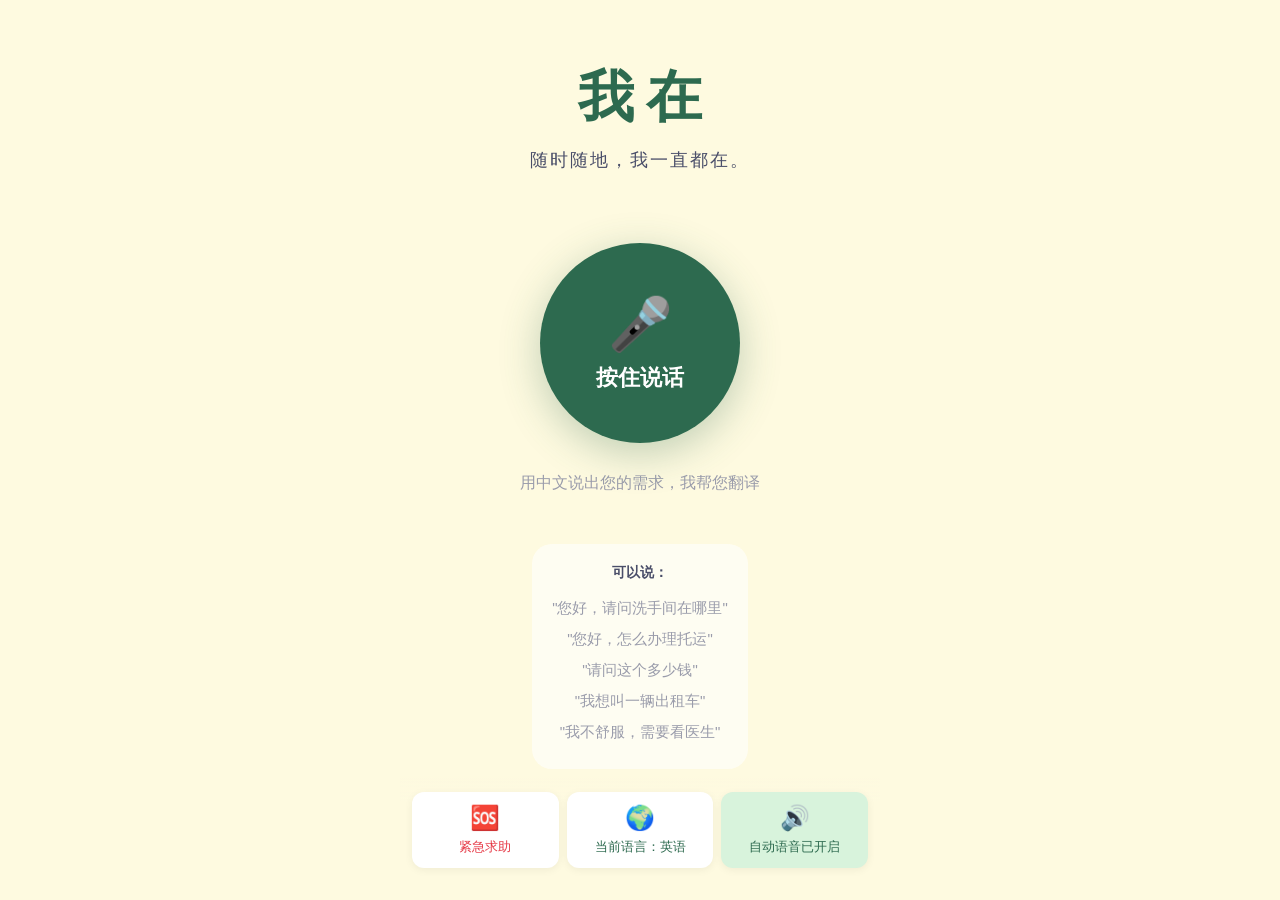
==== index.html @ b2585048 "Add files via upload" ====
<!DOCTYPE html>
<html lang="zh-CN">
<head>
    <meta charset="UTF-8">
    <meta name="viewport" content="width=device-width, initial-scale=1.0, maximum-scale=1.0, user-scalable=no">
    <title>我在 - 智能语音助手</title>
    <link rel="stylesheet" href="css/style.css">
</head>
<body>
    <div id="app">
        <!-- 页面1: 首页 -->
        <div id="page-home" class="page active">
            <!-- 顶部标题区 -->
            <header class="home-header">
                <div class="brand">
                    <h1 class="app-name">我在</h1>
                    <p class="tagline">随时随地，我一直都在。</p>
                </div>
            </header>

            <!-- 中央核心交互区 -->
            <main class="main-content">
                <div class="record-area">
                    <button id="record-btn" class="record-circle">
                        <div class="circle-inner">
                            <span class="mic-icon">🎤</span>
                            <span class="btn-text">按住说话</span>
                        </div>
                        <div class="ripple"></div>
                    </button>
                    <p class="record-tip">用中文说出您的需求，我帮您翻译</p>
                    <div class="example-phrases">
                        <p class="example-title">可以说：</p>
                        <p class="example-list">"您好，请问洗手间在哪里"</p>
                        <p class="example-list">"您好，怎么办理托运"</p>
                        <p class="example-list">"请问这个多少钱"</p>
                        <p class="example-list">"我想叫一辆出租车"</p>
                        <p class="example-list">"我不舒服，需要看医生"</p>
                    </div>
                </div>
            </main>

            <!-- 底部固定功能栏 -->
            <footer class="bottom-bar">
                <button class="bottom-btn emergency" id="emergency-btn">
                    <span class="btn-icon">🆘</span>
                    <span class="btn-label">紧急求助</span>
                </button>
                <button class="bottom-btn language" id="language-btn">
                    <span class="btn-icon">🌍</span>
                    <span class="btn-label" id="current-lang">当前语言：英语</span>
                </button>
                <button class="bottom-btn auto-play active" id="auto-play-btn">
                    <span class="btn-icon">🔊</span>
                    <span class="btn-label" id="auto-play-status">自动语音已开启</span>
                </button>
            </footer>
        </div>

        <!-- 页面2: 录音中 -->
        <div id="page-listening" class="page">
            <div class="listening-container">
                <div class="listening-animation">
                    <div class="wave-ring"></div>
                    <div class="wave-ring"></div>
                    <div class="listening-icon">🎧</div>
                </div>
                <p class="listening-text">正在听你说话…</p>
                <div class="transcript-box">
                    <p id="transcript-text"></p>
                </div>
                <p class="listening-hint">松开手指即可完成</p>
            </div>
        </div>

        <!-- 页面3: 处理中 -->
        <div id="page-processing" class="page">
            <div class="processing-container">
                <div class="processing-spinner">
                    <div class="spinner-circle"></div>
                    <div class="spinner-center">✨</div>
                </div>
                <p class="processing-text">正在为您翻译…</p>
                <div class="processing-detail">
                    <span id="process-step">语义整理中</span>
                </div>
            </div>
        </div>

        <!-- 页面4: 结果页 -->
        <div id="page-result" class="page">
            <div class="result-container">
                <!-- 语言标识 -->
                <div class="lang-badge">
                    <span id="result-flag">🇺🇸</span>
                    <span id="result-lang">英语</span>
                </div>

                <!-- 翻译结果（超大字体） -->
                <div class="translation-display">
                    <p id="translation-result"></p>
                </div>

                <!-- 语音播放提示 -->
                <div class="playing-indicator" id="playing-indicator">
                    <span class="sound-wave">
                        <span></span><span></span><span></span><span></span><span></span>
                    </span>
                    <span>正在播放</span>
                </div>

                <!-- 操作按钮 -->
                <div class="result-actions">
                    <button class="action-btn secondary" id="show-original-btn">
                        <span>🧾</span>
                        <span>查看中文原话</span>
                    </button>
                    <button class="action-btn primary" id="speak-again-btn">
                        <span>🔁</span>
                        <span>再说一遍</span>
                    </button>
                </div>
            </div>
        </div>

        <!-- 中文原话弹窗 -->
        <div id="original-modal" class="modal">
            <div class="modal-overlay"></div>
            <div class="modal-content">
                <div class="modal-header">
                    <h3>🧾 中文原话</h3>
                    <button class="close-btn" id="close-modal">✕</button>
                </div>
                <div class="modal-body">
                    <div class="original-section">
                        <p class="section-title">您说的是：</p>
                        <p id="original-text" class="text-content"></p>
                    </div>
                    <div class="optimized-section">
                        <p class="section-title">优化为：</p>
                        <p id="optimized-text" class="text-content"></p>
                    </div>
                </div>
            </div>
        </div>

        <!-- 语言选择弹窗 -->
        <div id="lang-modal" class="modal">
            <div class="modal-overlay"></div>
            <div class="modal-content">
                <div class="modal-header">
                    <h3>🌍 选择目标语言</h3>
                    <button class="close-btn" id="close-lang-modal">✕</button>
                </div>
                <div class="modal-body">
                    <div class="lang-list" id="lang-list">
                        <!-- 语言列表由JS生成 -->
                    </div>
                </div>
            </div>
        </div>

        <!-- 紧急求助弹窗 -->
        <div id="emergency-modal" class="modal emergency-modal">
            <div class="modal-overlay"></div>
            <div class="modal-content">
                <div class="modal-header emergency-header">
                    <h3>🆘 紧急求助</h3>
                    <button class="close-btn" id="close-emergency-modal">✕</button>
                </div>
                <div class="modal-body">
                    <p class="emergency-desc">选择您需要的帮助，我会立即帮您翻译：</p>
                    <div class="emergency-options">
                        <button class="emergency-btn" data-text="我迷路了，请帮我联系我的家人">
                            <span class="emergency-icon">🗺️</span>
                            <span>我迷路了</span>
                        </button>
                        <button class="emergency-btn" data-text="我身体不适，需要看医生">
                            <span class="emergency-icon">🏥</span>
                            <span>身体不适</span>
                        </button>
                        <button class="emergency-btn" data-text="请帮我报警，我需要帮助">
                            <span class="emergency-icon">🚔</span>
                            <span>需要帮助</span>
                        </button>
                        <button class="emergency-btn" data-text="我的东西丢了，请帮我找找">
                            <span class="emergency-icon">🎒</span>
                            <span>物品丢失</span>
                        </button>
                    </div>
                </div>
            </div>
        </div>
    </div>

    <script src="js/app.js"></script>
</body>
</html>
---- css/style.css ----
/* ==================== Design System ====================
 * 设计原则：极简、温暖、可信
 * 配色：暖米色背景 + 深绿色强调色（代表安全、信任）
 * 字体：清晰易读，大号字体适配中老年用户
 */

:root {
    /* 主色调 - 温暖可信 */
    --primary: #2d6a4f;
    --primary-light: #40916c;
    --primary-dark: #1b4332;
    --primary-soft: #d8f3dc;

    /* 辅助色 */
    --accent: #e9c46a;
    --accent-light: #f4a261;
    --emergency: #e63946;

    /* 中性色 */
    --bg-primary: #fefae0;
    --bg-secondary: #faedcd;
    --bg-card: #ffffff;
    --text-primary: #1a1a2e;
    --text-secondary: #4a4e69;
    --text-tertiary: #9a9cab;
    --border: #e0e0e0;

    /* 尺寸 */
    --radius-sm: 12px;
    --radius: 20px;
    --radius-lg: 28px;
    --radius-full: 9999px;

    /* 阴影 */
    --shadow-sm: 0 2px 8px rgba(0,0,0,0.06);
    --shadow: 0 4px 20px rgba(0,0,0,0.08);
    --shadow-lg: 0 8px 30px rgba(0,0,0,0.12);

    /* 动画 */
    --transition: all 0.3s cubic-bezier(0.4, 0, 0.2, 1);
    --transition-fast: all 0.15s ease;
}

/* ==================== Reset & Base ==================== */
* {
    margin: 0;
    padding: 0;
    box-sizing: border-box;
}

html {
    font-size: 18px;
    -webkit-text-size-adjust: 100%;
}

body {
    font-family: -apple-system, BlinkMacSystemFont, "Segoe UI", "PingFang SC", "Hiragino Sans GB", "Microsoft YaHei", sans-serif;
    background: var(--bg-primary);
    color: var(--text-primary);
    min-height: 100vh;
    overflow-x: hidden;
    -webkit-tap-highlight-color: transparent;
    -webkit-font-smoothing: antialiased;
}

/* ==================== App Container ==================== */
#app {
    max-width: 480px;
    margin: 0 auto;
    min-height: 100vh;
    position: relative;
    background: var(--bg-primary);
    display: flex;
    flex-direction: column;
}

/* ==================== Page Layout ==================== */
.page {
    display: none;
    flex: 1;
    flex-direction: column;
    min-height: 100vh;
    animation: fadeIn 0.3s ease;
}

.page.active {
    display: flex;
}

@keyframes fadeIn {
    from { opacity: 0; }
    to { opacity: 1; }
}

/* ==================== Home Page ==================== */
#page-home {
    padding: 0 0 100px;
}

/* Header */
.home-header {
    padding: 60px 30px 40px;
    text-align: center;
}

.brand {
    display: flex;
    flex-direction: column;
    align-items: center;
    gap: 12px;
}

.app-name {
    font-size: 56px;
    font-weight: 700;
    color: var(--primary);
    letter-spacing: 12px;
    text-indent: 12px;
}

.tagline {
    font-size: 18px;
    color: var(--text-secondary);
    font-weight: 400;
    letter-spacing: 2px;
}

/* Main Content */
.main-content {
    flex: 1;
    display: flex;
    align-items: center;
    justify-content: center;
    padding: 20px;
}

.record-area {
    display: flex;
    flex-direction: column;
    align-items: center;
    gap: 30px;
}

/* Record Circle Button */
.record-circle {
    position: relative;
    width: 200px;
    height: 200px;
    border: none;
    border-radius: 50%;
    background: var(--primary);
    cursor: pointer;
    display: flex;
    align-items: center;
    justify-content: center;
    transition: var(--transition);
    box-shadow:
        0 10px 40px rgba(45, 106, 79, 0.3),
        0 0 0 0 rgba(45, 106, 79, 0.4);
}

.record-circle:active {
    transform: scale(0.96);
    box-shadow:
        0 5px 20px rgba(45, 106, 79, 0.3),
        0 0 0 0 rgba(45, 106, 79, 0.4);
}

.record-circle.recording {
    background: var(--emergency);
    animation: pulse-ring 1.5s infinite;
}

@keyframes pulse-ring {
    0% {
        box-shadow:
            0 10px 40px rgba(230, 57, 70, 0.3),
            0 0 0 0 rgba(230, 57, 70, 0.4);
    }
    70% {
        box-shadow:
            0 10px 40px rgba(230, 57, 70, 0.3),
            0 0 0 30px rgba(230, 57, 70, 0);
    }
    100% {
        box-shadow:
            0 10px 40px rgba(230, 57, 70, 0.3),
            0 0 0 0 rgba(230, 57, 70, 0);
    }
}

.circle-inner {
    display: flex;
    flex-direction: column;
    align-items: center;
    gap: 8px;
    color: white;
}

.mic-icon {
    font-size: 52px;
}

.btn-text {
    font-size: 22px;
    font-weight: 600;
}

.ripple {
    position: absolute;
    inset: -10px;
    border-radius: 50%;
    border: 2px solid var(--primary);
    opacity: 0;
    animation: ripple 3s infinite;
}

@keyframes ripple {
    0% {
        transform: scale(1);
        opacity: 0.5;
    }
    100% {
        transform: scale(1.2);
        opacity: 0;
    }
}

.record-tip {
    font-size: 16px;
    color: var(--text-tertiary);
    text-align: center;
}

/* Example Phrases */
.example-phrases {
    margin-top: 20px;
    padding: 20px;
    background: rgba(255, 255, 255, 0.6);
    border-radius: var(--radius);
    text-align: center;
}

.example-title {
    font-size: 14px;
    font-weight: 600;
    color: var(--text-secondary);
    margin-bottom: 12px;
}

.example-list {
    font-size: 15px;
    color: var(--text-tertiary);
    line-height: 1.8;
    margin: 4px 0;
}

/* Bottom Bar */
.bottom-bar {
    position: fixed;
    bottom: 0;
    left: 50%;
    transform: translateX(-50%);
    width: 100%;
    max-width: 480px;
    display: flex;
    justify-content: space-around;
    padding: 16px 12px 32px;
    background: linear-gradient(to top, var(--bg-primary) 80%, transparent);
    gap: 8px;
}

.bottom-btn {
    flex: 1;
    display: flex;
    flex-direction: column;
    align-items: center;
    gap: 6px;
    padding: 12px 8px;
    border: none;
    border-radius: var(--radius-sm);
    background: var(--bg-card);
    cursor: pointer;
    transition: var(--transition-fast);
    box-shadow: var(--shadow-sm);
}

.bottom-btn:active {
    transform: scale(0.95);
    background: var(--bg-secondary);
}

.bottom-btn.emergency {
    color: var(--emergency);
}

.bottom-btn.emergency:active {
    background: #fee2e2;
}

.bottom-btn.language {
    color: var(--primary);
}

.bottom-btn.auto-play {
    color: var(--text-secondary);
}

.bottom-btn.auto-play.active {
    color: var(--primary);
    background: var(--primary-soft);
}

.btn-icon {
    font-size: 24px;
}

.btn-label {
    font-size: 13px;
    font-weight: 500;
    white-space: nowrap;
}

/* ==================== Listening Page ==================== */
#page-listening {
    background: var(--bg-primary);
    align-items: center;
    justify-content: center;
    padding: 40px;
}

.listening-container {
    display: flex;
    flex-direction: column;
    align-items: center;
    text-align: center;
    width: 100%;
}

.listening-animation {
    position: relative;
    width: 180px;
    height: 180px;
    margin-bottom: 40px;
}

.wave-ring {
    position: absolute;
    inset: 0;
    border-radius: 50%;
    border: 3px solid var(--primary);
    opacity: 0;
    animation: listening-wave 2s infinite;
}

.wave-ring:nth-child(2) {
    animation-delay: 0.5s;
}

@keyframes listening-wave {
    0% {
        transform: scale(0.8);
        opacity: 0.6;
    }
    100% {
        transform: scale(1.3);
        opacity: 0;
    }
}

.listening-icon {
    position: absolute;
    top: 50%;
    left: 50%;
    transform: translate(-50%, -50%);
    font-size: 64px;
    animation: icon-bounce 1s infinite;
}

@keyframes icon-bounce {
    0%, 100% { transform: translate(-50%, -50%) scale(1); }
    50% { transform: translate(-50%, -50%) scale(1.1); }
}

.listening-text {
    font-size: 28px;
    font-weight: 600;
    color: var(--primary);
    margin-bottom: 40px;
}

.transcript-box {
    width: 100%;
    min-height: 120px;
    padding: 24px;
    background: var(--bg-card);
    border-radius: var(--radius);
    box-shadow: var(--shadow);
    margin-bottom: 30px;
}

#transcript-text {
    font-size: 22px;
    color: var(--text-primary);
    line-height: 1.6;
    min-height: 1.6em;
}

.listening-hint {
    font-size: 15px;
    color: var(--text-tertiary);
}

/* ==================== Processing Page ==================== */
#page-processing {
    background: var(--bg-primary);
    align-items: center;
    justify-content: center;
    padding: 40px;
}

.processing-container {
    display: flex;
    flex-direction: column;
    align-items: center;
    text-align: center;
}

.processing-spinner {
    position: relative;
    width: 140px;
    height: 140px;
    margin-bottom: 50px;
}

.spinner-circle {
    position: absolute;
    inset: 0;
    border-radius: 50%;
    border: 4px solid var(--primary-soft);
    border-top-color: var(--primary);
    animation: spin 1s linear infinite;
}

@keyframes spin {
    to { transform: rotate(360deg); }
}

.spinner-center {
    position: absolute;
    top: 50%;
    left: 50%;
    transform: translate(-50%, -50%);
    font-size: 48px;
}

.processing-text {
    font-size: 26px;
    font-weight: 600;
    color: var(--text-primary);
    margin-bottom: 16px;
}

.processing-detail {
    font-size: 15px;
    color: var(--text-tertiary);
}

/* ==================== Result Page ==================== */
#page-result {
    background: var(--bg-primary);
    padding: 40px 30px;
}

.result-container {
    flex: 1;
    display: flex;
    flex-direction: column;
    align-items: center;
}

.lang-badge {
    display: flex;
    align-items: center;
    gap: 8px;
    padding: 10px 20px;
    background: var(--bg-card);
    border-radius: var(--radius-full);
    font-size: 16px;
    font-weight: 500;
    color: var(--text-secondary);
    box-shadow: var(--shadow-sm);
    margin-bottom: 30px;
}

.translation-display {
    flex: 1;
    display: flex;
    align-items: center;
    justify-content: center;
    width: 100%;
    padding: 40px 20px;
}

#translation-result {
    font-size: 42px;
    font-weight: 700;
    color: var(--primary-dark);
    text-align: center;
    line-height: 1.4;
    word-break: break-word;
}

/* Playing Indicator */
.playing-indicator {
    display: flex;
    align-items: center;
    gap: 12px;
    padding: 12px 24px;
    background: var(--primary-soft);
    border-radius: var(--radius-full);
    color: var(--primary);
    font-size: 15px;
    font-weight: 500;
    margin-bottom: 40px;
    opacity: 0;
    transition: opacity 0.3s;
}

.playing-indicator.show {
    opacity: 1;
}

.sound-wave {
    display: flex;
    align-items: center;
    gap: 3px;
    height: 20px;
}

.sound-wave span {
    width: 4px;
    background: var(--primary);
    border-radius: 2px;
    animation: sound-bar 0.5s infinite ease-in-out;
}

.sound-wave span:nth-child(1) { height: 8px; animation-delay: 0s; }
.sound-wave span:nth-child(2) { height: 16px; animation-delay: 0.1s; }
.sound-wave span:nth-child(3) { height: 12px; animation-delay: 0.2s; }
.sound-wave span:nth-child(4) { height: 18px; animation-delay: 0.3s; }
.sound-wave span:nth-child(5) { height: 10px; animation-delay: 0.4s; }

@keyframes sound-bar {
    0%, 100% { transform: scaleY(0.5); }
    50% { transform: scaleY(1); }
}

/* Result Actions */
.result-actions {
    display: flex;
    gap: 16px;
    width: 100%;
}

.action-btn {
    flex: 1;
    display: flex;
    flex-direction: column;
    align-items: center;
    gap: 8px;
    padding: 20px;
    border: none;
    border-radius: var(--radius);
    font-size: 16px;
    font-weight: 600;
    cursor: pointer;
    transition: var(--transition-fast);
}

.action-btn.primary {
    background: var(--primary);
    color: white;
    box-shadow: var(--shadow);
}

.action-btn.primary:active {
    background: var(--primary-dark);
    transform: scale(0.98);
}

.action-btn.secondary {
    background: var(--bg-card);
    color: var(--text-secondary);
    box-shadow: var(--shadow-sm);
}

.action-btn.secondary:active {
    background: var(--bg-secondary);
    transform: scale(0.98);
}

.action-btn span:first-child {
    font-size: 28px;
}

/* ==================== Modal ==================== */
.modal {
    position: fixed;
    top: 0;
    left: 0;
    right: 0;
    bottom: 0;
    z-index: 100;
    display: none;
    align-items: flex-end;
    justify-content: center;
}

.modal.active {
    display: flex;
}

.modal-overlay {
    position: absolute;
    inset: 0;
    background: rgba(0, 0, 0, 0.5);
    animation: fadeIn 0.2s;
}

.modal-content {
    position: relative;
    width: 100%;
    max-height: 85vh;
    background: var(--bg-card);
    border-radius: var(--radius-lg) var(--radius-lg) 0 0;
    animation: slideUp 0.3s ease;
    display: flex;
    flex-direction: column;
}

@keyframes slideUp {
    from {
        transform: translateY(100%);
    }
    to {
        transform: translateY(0);
    }
}

.modal-header {
    display: flex;
    align-items: center;
    justify-content: space-between;
    padding: 24px;
    border-bottom: 1px solid var(--border);
}

.modal-header h3 {
    font-size: 20px;
    font-weight: 600;
    color: var(--text-primary);
}

.modal-header.emergency-header h3 {
    color: var(--emergency);
}

.close-btn {
    width: 36px;
    height: 36px;
    border: none;
    border-radius: 50%;
    background: var(--bg-secondary);
    color: var(--text-secondary);
    font-size: 18px;
    cursor: pointer;
    display: flex;
    align-items: center;
    justify-content: center;
    transition: var(--transition-fast);
}

.close-btn:active {
    background: var(--border);
}

.modal-body {
    flex: 1;
    overflow-y: auto;
    padding: 24px;
}

/* Original Modal Content */
.original-section, .optimized-section {
    margin-bottom: 24px;
}

.section-title {
    font-size: 14px;
    color: var(--text-tertiary);
    margin-bottom: 8px;
}

.text-content {
    font-size: 20px;
    color: var(--text-primary);
    line-height: 1.6;
    padding: 16px;
    background: var(--bg-primary);
    border-radius: var(--radius-sm);
}

.optimized-section .text-content {
    background: var(--primary-soft);
    color: var(--primary-dark);
}

/* Language List */
.lang-list {
    display: grid;
    grid-template-columns: repeat(3, 1fr);
    gap: 12px;
}

.lang-item {
    display: flex;
    flex-direction: column;
    align-items: center;
    gap: 8px;
    padding: 16px 8px;
    border: 2px solid transparent;
    border-radius: var(--radius-sm);
    background: var(--bg-primary);
    cursor: pointer;
    transition: var(--transition-fast);
}

.lang-item:active {
    transform: scale(0.95);
}

.lang-item.active {
    border-color: var(--primary);
    background: var(--primary-soft);
}

.lang-flag {
    font-size: 32px;
}

.lang-name {
    font-size: 14px;
    font-weight: 500;
    color: var(--text-primary);
}

/* Emergency Modal */
.emergency-desc {
    font-size: 16px;
    color: var(--text-secondary);
    margin-bottom: 20px;
    text-align: center;
}

.emergency-options {
    display: grid;
    grid-template-columns: repeat(2, 1fr);
    gap: 12px;
}

.emergency-btn {
    display: flex;
    flex-direction: column;
    align-items: center;
    gap: 10px;
    padding: 24px 16px;
    border: 2px solid var(--border);
    border-radius: var(--radius);
    background: var(--bg-card);
    cursor: pointer;
    transition: var(--transition-fast);
}

.emergency-btn:active {
    background: #fee2e2;
    border-color: var(--emergency);
    transform: scale(0.98);
}

.emergency-icon {
    font-size: 40px;
}

.emergency-btn span:last-child {
    font-size: 16px;
    font-weight: 500;
    color: var(--text-primary);
}

/* ==================== Responsive ==================== */
@media (max-height: 700px) {
    .home-header {
        padding: 40px 30px 30px;
    }

    .app-name {
        font-size: 48px;
    }

    .record-circle {
        width: 170px;
        height: 170px;
    }

    .mic-icon {
        font-size: 44px;
    }

    .btn-text {
        font-size: 20px;
    }
}

@media (max-height: 600px) {
    .home-header {
        padding: 30px 30px 20px;
    }

    .tagline {
        font-size: 16px;
    }

    .record-circle {
        width: 150px;
        height: 150px;
    }
}

/* ==================== Accessibility ==================== */
@media (prefers-reduced-motion: reduce) {
    * {
        animation: none !important;
        transition: none !important;
    }
}

/* Focus States */
button:focus-visible {
    outline: 3px solid var(--primary);
    outline-offset: 2px;
}

/* High Contrast Mode */
@media (prefers-contrast: high) {
    :root {
        --primary: #1b4332;
        --text-primary: #000000;
    }
}
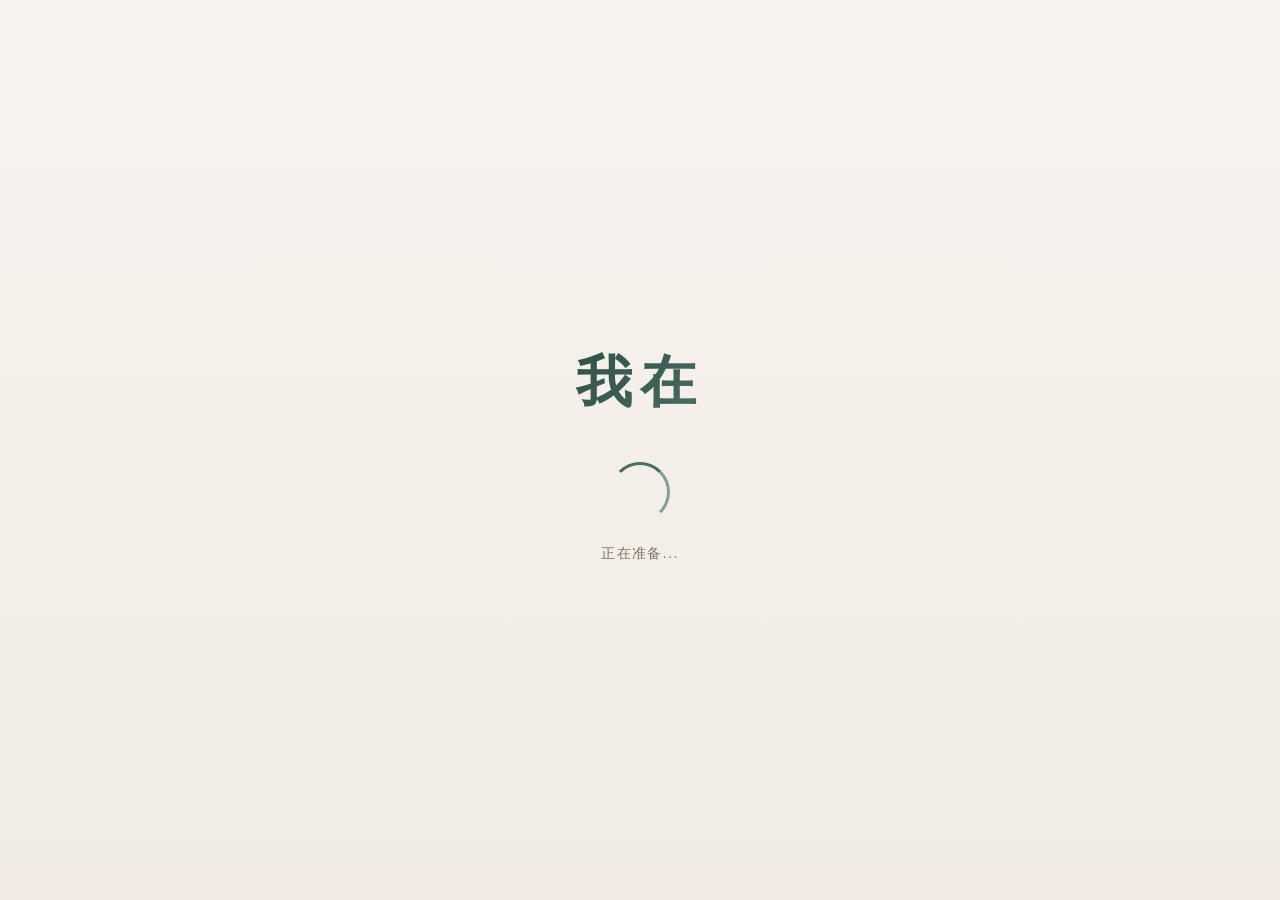
==== commit 303448d4: "Add files via upload" ====
--- a/index.html
+++ b/index.html
@@ -2,134 +2,317 @@
 <html lang="zh-CN">
 <head>
     <meta charset="UTF-8">
-    <meta name="viewport" content="width=device-width, initial-scale=1.0, maximum-scale=1.0, user-scalable=no">
+    <meta name="viewport" content="width=device-width, initial-scale=1.0, maximum-scale=1.0, user-scalable=no, viewport-fit=cover">
+    <meta name="theme-color" content="#496f63">
+    <meta name="apple-mobile-web-app-capable" content="yes">
+    <meta name="apple-mobile-web-app-status-bar-style" content="default">
+    <meta name="apple-mobile-web-app-title" content="我在">
+    <meta name="description" content="智能语音助手 - 随时随地，我一直都在。专为出境旅行者打造的双向语音翻译工具。">
+    <meta name="format-detection" content="telephone=no">
+
     <title>我在 - 智能语音助手</title>
+
+    <link rel="preconnect" href="https://fonts.googleapis.com">
+    <link rel="preconnect" href="https://fonts.gstatic.com" crossorigin>
     <link rel="stylesheet" href="css/style.css">
 </head>
 <body>
     <div id="app">
+        <!-- 加载动画 -->
+        <div id="loading-screen" class="loading-screen">
+            <div class="loading-content">
+                <div class="loading-logo">我在</div>
+                <div class="loading-spinner">
+                    <div class="loading-ring"></div>
+                </div>
+                <p class="loading-text">正在准备...</p>
+            </div>
+        </div>
+
         <!-- 页面1: 首页 -->
-        <div id="page-home" class="page active">
-            <!-- 顶部标题区 -->
+        <section id="page-home" class="page active" role="main" aria-label="首页">
             <header class="home-header">
                 <div class="brand">
+                    <div class="brand-badge">智能语音助手</div>
                     <h1 class="app-name">我在</h1>
                     <p class="tagline">随时随地，我一直都在。</p>
                 </div>
             </header>
 
-            <!-- 中央核心交互区 -->
             <main class="main-content">
                 <div class="record-area">
-                    <button id="record-btn" class="record-circle">
+                    <button id="record-btn" class="record-circle" aria-label="开始语音输入">
                         <div class="circle-inner">
-                            <span class="mic-icon">🎤</span>
-                            <span class="btn-text">按住说话</span>
+                            <span class="mic-icon" aria-hidden="true">说</span>
+                            <span class="btn-text">点我说话</span>
                         </div>
-                        <div class="ripple"></div>
-                    </button>
-                    <p class="record-tip">用中文说出您的需求，我帮您翻译</p>
-                    <div class="example-phrases">
-                        <p class="example-title">可以说：</p>
-                        <p class="example-list">"您好，请问洗手间在哪里"</p>
-                        <p class="example-list">"您好，怎么办理托运"</p>
-                        <p class="example-list">"请问这个多少钱"</p>
-                        <p class="example-list">"我想叫一辆出租车"</p>
-                        <p class="example-list">"我不舒服，需要看医生"</p>
+                        <div class="ripple" aria-hidden="true"></div>
+                        <div class="ripple ripple-delay" aria-hidden="true"></div>
+                    </button>
+                    <div class="phrase-flow">
+                        <p class="record-tip-main">您用中文说，我替您说给对方听。</p>
+                        <p class="example-inline-title">比如</p>
+                        <div class="example-mini-grid">
+                            <button class="example-chip" type="button" data-text="洗手间在哪里" aria-label="示例：洗手间在哪里">洗手间在哪里</button>
+                            <button class="example-chip" type="button" data-text="这个多少钱" aria-label="示例：这个多少钱">这个多少钱</button>
+                            <button class="example-chip" type="button" data-text="怎么办理托运" aria-label="示例：怎么办理托运">怎么办理托运</button>
+                        </div>
                     </div>
                 </div>
             </main>
 
-            <!-- 底部固定功能栏 -->
-            <footer class="bottom-bar">
-                <button class="bottom-btn emergency" id="emergency-btn">
-                    <span class="btn-icon">🆘</span>
+            <footer class="bottom-bar" role="toolbar" aria-label="功能栏">
+                <button class="bottom-btn emergency" id="emergency-btn" aria-label="紧急求助">
+                    <span class="btn-icon text-icon" aria-hidden="true">SOS</span>
                     <span class="btn-label">紧急求助</span>
                 </button>
-                <button class="bottom-btn language" id="language-btn">
-                    <span class="btn-icon">🌍</span>
+                <button class="bottom-btn language" id="language-btn" aria-label="选择语言">
+                    <span class="btn-icon text-icon" aria-hidden="true">语</span>
                     <span class="btn-label" id="current-lang">当前语言：英语</span>
                 </button>
-                <button class="bottom-btn auto-play active" id="auto-play-btn">
-                    <span class="btn-icon">🔊</span>
+                <button class="bottom-btn auto-play active" id="auto-play-btn" aria-label="自动语音播放已开启">
+                    <span class="btn-icon sound-icon" aria-hidden="true">
+                        <span></span><span></span><span></span>
+                    </span>
                     <span class="btn-label" id="auto-play-status">自动语音已开启</span>
                 </button>
             </footer>
-        </div>
+        </section>
+
+        <!-- 页面1.5: 开始识别引导 -->
+        <section id="page-ready" class="page" role="dialog" aria-label="准备录音" aria-hidden="true">
+            <button class="page-back" type="button" aria-label="返回首页">
+                <span class="back-arrow" aria-hidden="true">‹</span>
+                <span>返回</span>
+            </button>
+            <div class="ready-container">
+                <div class="ready-icon" aria-hidden="true">说</div>
+                <h2 class="ready-title">准备好了就开始说</h2>
+                <p class="ready-desc">请对着手机说中文，我会一边听一边显示出来。</p>
+                <button id="start-listening-btn" class="big-primary-btn">
+                    <span class="btn-icon-mic" aria-hidden="true">🎤</span>
+                    <span>开始说话</span>
+                </button>
+                <button id="cancel-ready-btn" class="quiet-btn">先不说了</button>
+            </div>
+        </section>
+
+        <!-- 微信浏览器提示 -->
+        <section id="page-browser-guide" class="page" role="alert" aria-label="浏览器提示" aria-hidden="true">
+            <button class="page-back" type="button" aria-label="返回首页">
+                <span class="back-arrow" aria-hidden="true">‹</span>
+                <span>返回</span>
+            </button>
+            <div class="ready-container">
+                <div class="ready-icon browser-icon" aria-hidden="true">⚠️</div>
+                <h2 class="ready-title">请用系统浏览器打开</h2>
+                <p class="ready-desc">微信里可能听不到声音。点右上角"⋯"选择"在浏览器打开"，会更稳定。</p>
+                <button id="back-home-btn" class="big-primary-btn">
+                    <span>我知道了</span>
+                </button>
+            </div>
+        </section>
 
         <!-- 页面2: 录音中 -->
-        <div id="page-listening" class="page">
+        <section id="page-listening" class="page" role="status" aria-label="正在录音" aria-hidden="true">
+            <button class="page-back" type="button" aria-label="返回首页">
+                <span class="back-arrow" aria-hidden="true">‹</span>
+                <span>返回</span>
+            </button>
             <div class="listening-container">
-                <div class="listening-animation">
+                <div class="listening-animation" aria-hidden="true">
                     <div class="wave-ring"></div>
-                    <div class="wave-ring"></div>
-                    <div class="listening-icon">🎧</div>
-                </div>
-                <p class="listening-text">正在听你说话…</p>
-                <div class="transcript-box">
-                    <p id="transcript-text"></p>
-                </div>
-                <p class="listening-hint">松开手指即可完成</p>
-            </div>
-        </div>
+                    <div class="wave-ring wave-delay"></div>
+                    <div class="listening-pulse"></div>
+                    <div class="listening-icon">听</div>
+                </div>
+                <p class="listening-text">手机正在听您说话</p>
+                <div class="transcript-box" role="log" aria-live="polite" aria-label="语音识别结果">
+                    <p id="transcript-placeholder">您说的话会显示在这里</p>
+                    <p id="transcript-text" class="transcript-active"></p>
+                    <div class="voice-visualizer" aria-hidden="true">
+                        <span></span><span></span><span></span><span></span><span></span>
+                    </div>
+                </div>
+                <button id="finish-speaking-btn" class="big-primary-btn finish-btn">
+                    <span>我说完了</span>
+                </button>
+                <p class="listening-hint">如果没显示出来，请靠近手机再说一遍</p>
+            </div>
+        </section>
+
+        <!-- 页面2.5: 识别失败 -->
+        <section id="page-retry" class="page" role="alert" aria-label="识别失败" aria-hidden="true">
+            <button class="page-back" type="button" aria-label="返回首页">
+                <span class="back-arrow" aria-hidden="true">‹</span>
+                <span>返回</span>
+            </button>
+            <div class="ready-container">
+                <div class="ready-icon retry-icon" aria-hidden="true">🔄</div>
+                <h2 class="ready-title">刚才没有听清</h2>
+                <p id="retry-message" class="ready-desc">请靠近手机，再慢一点说。</p>
+                <button id="retry-record-btn" class="big-primary-btn">
+                    <span class="btn-icon-retry" aria-hidden="true">🎤</span>
+                    <span>重新说</span>
+                </button>
+                <div class="fallback-input-area">
+                    <p class="fallback-title">着急时也可以直接打字</p>
+                    <textarea
+                        id="fallback-text"
+                        class="fallback-textarea"
+                        rows="3"
+                        placeholder="例如：厕所"
+                        aria-label="手动输入文字"
+                        maxlength="100"
+                    ></textarea>
+                    <button id="fallback-translate-btn" class="secondary-wide-btn">
+                        <span>替我说这句</span>
+                    </button>
+                </div>
+            </div>
+        </section>
 
         <!-- 页面3: 处理中 -->
-        <div id="page-processing" class="page">
+        <section id="page-processing" class="page" role="status" aria-label="正在处理" aria-hidden="true">
+            <button class="page-back" type="button" aria-label="返回首页">
+                <span class="back-arrow" aria-hidden="true">‹</span>
+                <span>返回</span>
+            </button>
             <div class="processing-container">
-                <div class="processing-spinner">
+                <div class="processing-spinner" aria-hidden="true">
                     <div class="spinner-circle"></div>
-                    <div class="spinner-center">✨</div>
-                </div>
-                <p class="processing-text">正在为您翻译…</p>
+                    <div class="spinner-glow"></div>
+                    <div class="spinner-center">说</div>
+                </div>
+                <p class="processing-text">正在帮您整理表达…</p>
                 <div class="processing-detail">
                     <span id="process-step">语义整理中</span>
-                </div>
-            </div>
-        </div>
+                    <div class="progress-dots" aria-hidden="true">
+                        <span></span><span></span><span></span>
+                    </div>
+                </div>
+                <p id="network-hint" class="network-hint"></p>
+            </div>
+        </section>
 
         <!-- 页面4: 结果页 -->
-        <div id="page-result" class="page">
+        <section id="page-result" class="page" role="region" aria-label="翻译结果" aria-hidden="true">
+            <button class="page-back" type="button" aria-label="返回首页">
+                <span class="back-arrow" aria-hidden="true">‹</span>
+                <span>返回</span>
+            </button>
             <div class="result-container">
-                <!-- 语言标识 -->
                 <div class="lang-badge">
-                    <span id="result-flag">🇺🇸</span>
+                    <span id="result-flag" aria-hidden="true">🇺🇸</span>
                     <span id="result-lang">英语</span>
                 </div>
 
-                <!-- 翻译结果（超大字体） -->
-                <div class="translation-display">
+                <div class="translation-display" role="main">
                     <p id="translation-result"></p>
                 </div>
-
-                <!-- 语音播放提示 -->
-                <div class="playing-indicator" id="playing-indicator">
-                    <span class="sound-wave">
+                <p id="result-note" class="result-note"></p>
+
+                <div class="playing-indicator" id="playing-indicator" role="status" aria-live="polite">
+                    <span class="sound-wave" aria-hidden="true">
                         <span></span><span></span><span></span><span></span><span></span>
                     </span>
-                    <span>正在播放</span>
-                </div>
-
-                <!-- 操作按钮 -->
-                <div class="result-actions">
-                    <button class="action-btn secondary" id="show-original-btn">
-                        <span>🧾</span>
-                        <span>查看中文原话</span>
-                    </button>
-                    <button class="action-btn primary" id="speak-again-btn">
-                        <span>🔁</span>
-                        <span>再说一遍</span>
-                    </button>
-                </div>
-            </div>
-        </div>
+                    <span id="playback-status">准备好替您说给对方听</span>
+                </div>
+
+                <div class="result-actions" role="group" aria-label="操作按钮">
+                    <button class="action-btn secondary" id="show-original-btn" aria-label="查看原句">
+                        <span class="action-icon" aria-hidden="true">原</span>
+                        <span class="action-text">查看原句</span>
+                    </button>
+                    <button class="action-btn secondary" id="replay-btn" aria-label="重新播放">
+                        <span class="action-icon" aria-hidden="true">播</span>
+                        <span class="action-text">再播放一次</span>
+                    </button>
+                    <button class="action-btn primary" id="speak-again-btn" aria-label="重新录音">
+                        <span class="action-icon" aria-hidden="true">再</span>
+                        <span class="action-text">重新说</span>
+                    </button>
+                </div>
+                <button class="reverse-entry-btn" id="reverse-listen-btn" aria-label="听对方说话">
+                    <span class="reverse-icon" aria-hidden="true">听</span>
+                    <span class="reverse-text">对方说话，我帮您听</span>
+                </button>
+            </div>
+        </section>
+
+        <!-- 页面5: 听对方说话 -->
+        <section id="page-hearing" class="page" role="status" aria-label="听对方说话" aria-hidden="true">
+            <button class="page-back" type="button" aria-label="返回首页">
+                <span class="back-arrow" aria-hidden="true">‹</span>
+                <span>返回</span>
+            </button>
+            <div class="listening-container">
+                <div class="listening-animation" aria-hidden="true">
+                    <div class="wave-ring"></div>
+                    <div class="wave-ring wave-delay"></div>
+                    <div class="listening-pulse"></div>
+                    <div class="listening-icon">听</div>
+                </div>
+                <p class="listening-text">请让对方说话</p>
+                <div class="transcript-box" role="log" aria-live="polite" aria-label="对方语音识别结果">
+                    <p id="foreign-transcript-placeholder">对方说的话会显示在这里</p>
+                    <p id="foreign-transcript-text" class="transcript-active"></p>
+                    <div class="voice-visualizer foreign" aria-hidden="true">
+                        <span></span><span></span><span></span><span></span><span></span>
+                    </div>
+                </div>
+                <button id="finish-hearing-btn" class="big-primary-btn finish-btn">
+                    <span>我听完了</span>
+                </button>
+                <p class="listening-hint">我会帮您听懂，并用中文说出来</p>
+            </div>
+        </section>
+
+        <!-- 页面6: 对方意思 -->
+        <section id="page-hearing-result" class="page" role="region" aria-label="对方说话的意思" aria-hidden="true">
+            <button class="page-back" type="button" aria-label="返回首页">
+                <span class="back-arrow" aria-hidden="true">‹</span>
+                <span>返回</span>
+            </button>
+            <div class="result-container">
+                <div class="lang-badge">
+                    <span aria-hidden="true">🇨🇳</span>
+                    <span>中文意思</span>
+                </div>
+                <div class="translation-display" role="main">
+                    <p id="hearing-result-text"></p>
+                </div>
+                <p id="hearing-note" class="result-note"></p>
+                <div class="playing-indicator show" id="hearing-playing-indicator" role="status" aria-live="polite">
+                    <span class="sound-wave" aria-hidden="true">
+                        <span></span><span></span><span></span><span></span><span></span>
+                    </span>
+                    <span id="hearing-playback-status">正在帮您读出来</span>
+                </div>
+                <div class="result-actions" role="group" aria-label="操作按钮">
+                    <button class="action-btn secondary" id="show-foreign-btn" aria-label="查看外语原句">
+                        <span class="action-icon" aria-hidden="true">原</span>
+                        <span class="action-text">查看原句</span>
+                    </button>
+                    <button class="action-btn secondary" id="replay-hearing-btn" aria-label="重新播放中文">
+                        <span class="action-icon" aria-hidden="true">播</span>
+                        <span class="action-text">再听一遍中文</span>
+                    </button>
+                    <button class="action-btn primary" id="hear-again-btn" aria-label="继续听">
+                        <span class="action-icon" aria-hidden="true">听</span>
+                        <span class="action-text">继续听对方说</span>
+                    </button>
+                </div>
+            </div>
+        </section>
 
         <!-- 中文原话弹窗 -->
-        <div id="original-modal" class="modal">
+        <div id="original-modal" class="modal" role="dialog" aria-modal="true" aria-label="中文原话" aria-hidden="true">
             <div class="modal-overlay"></div>
             <div class="modal-content">
                 <div class="modal-header">
-                    <h3>🧾 中文原话</h3>
-                    <button class="close-btn" id="close-modal">✕</button>
+                    <h3>中文原话</h3>
+                    <button class="close-btn" id="close-modal" aria-label="关闭弹窗">✕</button>
                 </div>
                 <div class="modal-body">
                     <div class="original-section">
@@ -144,16 +327,33 @@
             </div>
         </div>
 
-        <!-- 语言选择弹窗 -->
-        <div id="lang-modal" class="modal">
+        <!-- 对方原话弹窗 -->
+        <div id="foreign-modal" class="modal" role="dialog" aria-modal="true" aria-label="对方原话" aria-hidden="true">
             <div class="modal-overlay"></div>
             <div class="modal-content">
                 <div class="modal-header">
-                    <h3>🌍 选择目标语言</h3>
-                    <button class="close-btn" id="close-lang-modal">✕</button>
+                    <h3>对方刚才说的是</h3>
+                    <button class="close-btn" id="close-foreign-modal" aria-label="关闭弹窗">✕</button>
                 </div>
                 <div class="modal-body">
-                    <div class="lang-list" id="lang-list">
+                    <div class="original-section">
+                        <p class="section-title">听到的原话：</p>
+                        <p id="foreign-original-text" class="text-content"></p>
+                    </div>
+                </div>
+            </div>
+        </div>
+
+        <!-- 语言选择弹窗 -->
+        <div id="lang-modal" class="modal" role="dialog" aria-modal="true" aria-label="选择语言" aria-hidden="true">
+            <div class="modal-overlay"></div>
+            <div class="modal-content">
+                <div class="modal-header">
+                    <h3>选择目标语言</h3>
+                    <button class="close-btn" id="close-lang-modal" aria-label="关闭弹窗">✕</button>
+                </div>
+                <div class="modal-body">
+                    <div class="lang-list" id="lang-list" role="listbox" aria-label="语言列表">
                         <!-- 语言列表由JS生成 -->
                     </div>
                 </div>
@@ -161,30 +361,33 @@
         </div>
 
         <!-- 紧急求助弹窗 -->
-        <div id="emergency-modal" class="modal emergency-modal">
+        <div id="emergency-modal" class="modal emergency-modal" role="alertdialog" aria-modal="true" aria-label="紧急求助" aria-hidden="true">
             <div class="modal-overlay"></div>
             <div class="modal-content">
                 <div class="modal-header emergency-header">
-                    <h3>🆘 紧急求助</h3>
-                    <button class="close-btn" id="close-emergency-modal">✕</button>
+                    <div class="emergency-title">
+                        <span class="emergency-icon-header" aria-hidden="true">🚨</span>
+                        <h3>紧急求助</h3>
+                    </div>
+                    <button class="close-btn" id="close-emergency-modal" aria-label="关闭弹窗">✕</button>
                 </div>
                 <div class="modal-body">
-                    <p class="emergency-desc">选择您需要的帮助，我会立即帮您翻译：</p>
-                    <div class="emergency-options">
-                        <button class="emergency-btn" data-text="我迷路了，请帮我联系我的家人">
-                            <span class="emergency-icon">🗺️</span>
+                    <p class="emergency-desc">选择您需要的帮助，我会立即替您说清楚：</p>
+                    <div class="emergency-options" role="group" aria-label="紧急选项">
+                        <button class="emergency-btn" data-text="我迷路了，请帮我联系我的家人" aria-label="我迷路了">
+                            <span class="emergency-icon" aria-hidden="true">🚶</span>
                             <span>我迷路了</span>
                         </button>
-                        <button class="emergency-btn" data-text="我身体不适，需要看医生">
-                            <span class="emergency-icon">🏥</span>
+                        <button class="emergency-btn" data-text="我身体不适，需要看医生" aria-label="身体不适">
+                            <span class="emergency-icon" aria-hidden="true">🏥</span>
                             <span>身体不适</span>
                         </button>
-                        <button class="emergency-btn" data-text="请帮我报警，我需要帮助">
-                            <span class="emergency-icon">🚔</span>
+                        <button class="emergency-btn" data-text="请帮我报警，我需要帮助" aria-label="需要帮助">
+                            <span class="emergency-icon" aria-hidden="true">🚔</span>
                             <span>需要帮助</span>
                         </button>
-                        <button class="emergency-btn" data-text="我的东西丢了，请帮我找找">
-                            <span class="emergency-icon">🎒</span>
+                        <button class="emergency-btn" data-text="我的东西丢了，请帮我找找" aria-label="物品丢失">
+                            <span class="emergency-icon" aria-hidden="true">📱</span>
                             <span>物品丢失</span>
                         </button>
                     </div>
--- a/css/style.css
+++ b/css/style.css
@@ -5,36 +5,44 @@
  */
 
 :root {
-    /* 主色调 - 温暖可信 */
-    --primary: #2d6a4f;
-    --primary-light: #40916c;
-    --primary-dark: #1b4332;
-    --primary-soft: #d8f3dc;
-
-    /* 辅助色 */
-    --accent: #e9c46a;
-    --accent-light: #f4a261;
-    --emergency: #e63946;
+    /* 治愈系复古高级感 */
+    --canvas: #fbf9f6;
+    --paper: #fffdf9;
+    --paper-warm: #f6efe6;
+    --primary: #1b4d3e;
+    --primary-light: #2f6f5d;
+    --primary-dark: #12352b;
+    --primary-soft: #dfece5;
+    --chestnut: #5c3a21;
+    --voice-start: #e28743;
+    --voice-end: #a64b2a;
+    --accent: #d8a15f;
+    --accent-light: #f2d2a4;
+    --emergency: #c53030;
+    --recording: #c53030;
+    --recording-soft: #fff0ed;
 
     /* 中性色 */
-    --bg-primary: #fefae0;
-    --bg-secondary: #faedcd;
-    --bg-card: #ffffff;
-    --text-primary: #1a1a2e;
-    --text-secondary: #4a4e69;
-    --text-tertiary: #9a9cab;
-    --border: #e0e0e0;
+    --bg-primary: var(--canvas);
+    --bg-secondary: var(--paper-warm);
+    --bg-card: var(--paper);
+    --text-primary: #2c2520;
+    --text-secondary: #8c7a6b;
+    --text-tertiary: #a79789;
+    --border: #ede7df;
 
     /* 尺寸 */
-    --radius-sm: 12px;
-    --radius: 20px;
-    --radius-lg: 28px;
+    --radius-sm: 16px;
+    --radius: 24px;
+    --radius-lg: 32px;
     --radius-full: 9999px;
 
     /* 阴影 */
-    --shadow-sm: 0 2px 8px rgba(0,0,0,0.06);
-    --shadow: 0 4px 20px rgba(0,0,0,0.08);
-    --shadow-lg: 0 8px 30px rgba(0,0,0,0.12);
+    --shadow-sm: 0 3px 12px rgba(92, 58, 33, 0.08);
+    --shadow: 0 12px 32px rgba(92, 58, 33, 0.12);
+    --shadow-lg: 0 24px 60px rgba(92, 58, 33, 0.18);
+    --font-body: clamp(18px, 1.1vw + 14px, 21px);
+    --space-page: clamp(20px, 4vw, 36px);
 
     /* 动画 */
     --transition: all 0.3s cubic-bezier(0.4, 0, 0.2, 1);
@@ -49,7 +57,7 @@
 }
 
 html {
-    font-size: 18px;
+    font-size: var(--font-body);
     -webkit-text-size-adjust: 100%;
 }
 
@@ -61,6 +69,8 @@
     overflow-x: hidden;
     -webkit-tap-highlight-color: transparent;
     -webkit-font-smoothing: antialiased;
+    letter-spacing: 0.05em;
+    line-height: 1.7;
 }
 
 /* ==================== App Container ==================== */
@@ -72,6 +82,7 @@
     background: var(--bg-primary);
     display: flex;
     flex-direction: column;
+    overflow: hidden;
 }
 
 /* ==================== Page Layout ==================== */
@@ -232,6 +243,133 @@
     text-align: center;
 }
 
+/* ==================== Ready / Retry Pages ==================== */
+#page-ready,
+#page-browser-guide,
+#page-retry {
+    background: var(--bg-primary);
+    align-items: center;
+    justify-content: center;
+    padding: 40px 28px;
+}
+
+.ready-container {
+    width: 100%;
+    display: flex;
+    flex-direction: column;
+    align-items: center;
+    text-align: center;
+}
+
+.ready-icon {
+    width: 132px;
+    height: 132px;
+    border-radius: 50%;
+    display: flex;
+    align-items: center;
+    justify-content: center;
+    background: var(--primary-soft);
+    color: var(--primary);
+    font-size: 58px;
+    margin-bottom: 32px;
+    box-shadow: var(--shadow);
+}
+
+.ready-title {
+    font-size: 32px;
+    line-height: 1.25;
+    color: var(--text-primary);
+    margin-bottom: 16px;
+}
+
+.ready-desc {
+    max-width: 360px;
+    font-size: 20px;
+    line-height: 1.6;
+    color: var(--text-secondary);
+    margin-bottom: 34px;
+}
+
+.big-primary-btn {
+    width: 100%;
+    max-width: 360px;
+    min-height: 72px;
+    border: none;
+    border-radius: var(--radius);
+    background: var(--primary);
+    color: white;
+    font-size: 24px;
+    font-weight: 700;
+    cursor: pointer;
+    box-shadow: var(--shadow);
+}
+
+.big-primary-btn:active {
+    transform: scale(0.98);
+    background: var(--primary-dark);
+}
+
+.quiet-btn {
+    margin-top: 18px;
+    min-height: 56px;
+    border: none;
+    background: transparent;
+    color: var(--text-secondary);
+    font-size: 18px;
+    cursor: pointer;
+    padding: 8px 18px;
+}
+
+.fallback-input-area {
+    width: 100%;
+    max-width: 360px;
+    margin-top: 26px;
+    padding-top: 24px;
+    border-top: 1px solid rgba(74, 78, 105, 0.18);
+}
+
+.fallback-title {
+    color: var(--text-secondary);
+    font-size: 17px;
+    margin-bottom: 12px;
+}
+
+.fallback-textarea {
+    width: 100%;
+    min-height: 96px;
+    resize: none;
+    border: 3px solid var(--border);
+    border-radius: var(--radius-sm);
+    padding: 16px;
+    background: var(--bg-card);
+    color: var(--text-primary);
+    font: inherit;
+    font-size: 22px;
+    line-height: 1.45;
+}
+
+.fallback-textarea:focus {
+    outline: none;
+    border-color: var(--primary);
+}
+
+.secondary-wide-btn {
+    width: 100%;
+    min-height: 60px;
+    margin-top: 12px;
+    border: none;
+    border-radius: var(--radius-sm);
+    background: var(--primary-soft);
+    color: var(--primary-dark);
+    font-size: 20px;
+    font-weight: 700;
+    cursor: pointer;
+}
+
+.secondary-wide-btn:active {
+    transform: scale(0.98);
+}
+
 /* Example Phrases */
 .example-phrases {
     margin-top: 20px;
@@ -323,10 +461,17 @@
 
 /* ==================== Listening Page ==================== */
 #page-listening {
-    background: var(--bg-primary);
+    background: var(--recording-soft);
     align-items: center;
     justify-content: center;
     padding: 40px;
+    border: 10px solid var(--recording);
+    animation: recording-border 1s infinite;
+}
+
+@keyframes recording-border {
+    0%, 100% { border-color: var(--recording); }
+    50% { border-color: #ff6b6b; }
 }
 
 .listening-container {
@@ -339,18 +484,18 @@
 
 .listening-animation {
     position: relative;
-    width: 180px;
-    height: 180px;
-    margin-bottom: 40px;
+    width: 210px;
+    height: 210px;
+    margin-bottom: 34px;
 }
 
 .wave-ring {
     position: absolute;
     inset: 0;
     border-radius: 50%;
-    border: 3px solid var(--primary);
+    border: 6px solid var(--recording);
     opacity: 0;
-    animation: listening-wave 2s infinite;
+    animation: listening-wave 1.35s infinite;
 }
 
 .wave-ring:nth-child(2) {
@@ -373,8 +518,17 @@
     top: 50%;
     left: 50%;
     transform: translate(-50%, -50%);
-    font-size: 64px;
-    animation: icon-bounce 1s infinite;
+    width: 120px;
+    height: 120px;
+    border-radius: 50%;
+    display: flex;
+    align-items: center;
+    justify-content: center;
+    background: var(--recording);
+    color: white;
+    font-size: 58px;
+    animation: icon-bounce 0.75s infinite;
+    box-shadow: 0 10px 32px rgba(214, 40, 40, 0.3);
 }
 
 @keyframes icon-bounce {
@@ -383,32 +537,49 @@
 }
 
 .listening-text {
+    font-size: 31px;
+    font-weight: 600;
+    color: var(--recording);
+    margin-bottom: 26px;
+}
+
+.transcript-box {
+    width: 100%;
+    min-height: 150px;
+    padding: 24px;
+    background: var(--bg-card);
+    border: 4px solid var(--recording);
+    border-radius: var(--radius);
+    box-shadow: var(--shadow);
+    margin-bottom: 22px;
+}
+
+#transcript-text {
     font-size: 28px;
     font-weight: 600;
-    color: var(--primary);
-    margin-bottom: 40px;
-}
-
-.transcript-box {
-    width: 100%;
-    min-height: 120px;
-    padding: 24px;
-    background: var(--bg-card);
-    border-radius: var(--radius);
-    box-shadow: var(--shadow);
-    margin-bottom: 30px;
-}
-
-#transcript-text {
-    font-size: 22px;
     color: var(--text-primary);
-    line-height: 1.6;
+    line-height: 1.45;
     min-height: 1.6em;
 }
 
+#transcript-placeholder {
+    font-size: 24px;
+    color: var(--text-tertiary);
+    line-height: 1.5;
+}
+
+.finish-btn {
+    background: var(--recording);
+    max-width: 320px;
+    min-height: 68px;
+    font-size: 23px;
+}
+
 .listening-hint {
-    font-size: 15px;
-    color: var(--text-tertiary);
+    margin-top: 16px;
+    font-size: 17px;
+    color: var(--text-secondary);
+    line-height: 1.5;
 }
 
 /* ==================== Processing Page ==================== */
@@ -464,6 +635,15 @@
 .processing-detail {
     font-size: 15px;
     color: var(--text-tertiary);
+}
+
+.network-hint {
+    min-height: 1.5em;
+    margin-top: 20px;
+    color: var(--text-secondary);
+    font-size: 16px;
+    line-height: 1.5;
+    max-width: 320px;
 }
 
 /* ==================== Result Page ==================== */
@@ -509,6 +689,15 @@
     text-align: center;
     line-height: 1.4;
     word-break: break-word;
+}
+
+.result-note {
+    min-height: 1.5em;
+    margin: -18px 0 22px;
+    color: var(--text-secondary);
+    font-size: 16px;
+    line-height: 1.5;
+    text-align: center;
 }
 
 /* Playing Indicator */
@@ -604,6 +793,39 @@
     font-size: 28px;
 }
 
+.reverse-entry-btn {
+    width: 100%;
+    min-height: 68px;
+    margin-top: 14px;
+    display: flex;
+    align-items: center;
+    justify-content: center;
+    gap: 12px;
+    border: 2px solid var(--border);
+    border-radius: var(--radius);
+    background: var(--primary-soft);
+    color: var(--primary-dark);
+    font-size: 18px;
+    font-weight: 800;
+    letter-spacing: 0.04em;
+    box-shadow: 0 6px 0 var(--border), var(--shadow-sm);
+    cursor: pointer;
+}
+
+.reverse-entry-btn span:first-child {
+    width: 34px;
+    height: 34px;
+    display: grid;
+    place-items: center;
+    border-radius: 13px;
+    background: rgba(255, 253, 249, 0.72);
+}
+
+.reverse-entry-btn:active {
+    transform: translateY(4px);
+    box-shadow: 0 2px 0 var(--border), var(--shadow-sm);
+}
+
 /* ==================== Modal ==================== */
 .modal {
     position: fixed;
@@ -858,3 +1080,3384 @@
         --text-primary: #000000;
     }
 }
+
+/* ==================== Premium Retro Responsive Layer ==================== */
+.page {
+    background:
+        radial-gradient(circle at 50% -10%, rgba(226, 135, 67, 0.14), transparent 34%),
+        linear-gradient(180deg, #fbf9f6 0%, #f7f0e7 100%);
+}
+
+.home-header {
+    padding: clamp(36px, 8vh, 64px) var(--space-page) clamp(22px, 4vh, 34px);
+}
+
+.brand-mark {
+    display: inline-flex;
+    align-items: center;
+    justify-content: center;
+    padding: 8px 16px;
+    border: 2px solid var(--border);
+    border-radius: var(--radius-full);
+    background: rgba(255, 253, 249, 0.78);
+    color: var(--text-secondary);
+    font-size: clamp(13px, 1.6vw, 15px);
+    font-weight: 700;
+    box-shadow: var(--shadow-sm);
+}
+
+.app-name {
+    margin-top: 8px;
+    font-size: clamp(52px, 10vw, 68px);
+    color: var(--primary);
+    letter-spacing: 0.18em;
+    text-shadow: 0 5px 0 rgba(237, 231, 223, 0.9);
+}
+
+.tagline {
+    font-size: clamp(17px, 2.2vw, 20px);
+    color: var(--text-secondary);
+    letter-spacing: 0.08em;
+}
+
+.main-content {
+    padding: 8px var(--space-page) 24px;
+}
+
+.record-area {
+    width: 100%;
+    gap: clamp(20px, 3vh, 28px);
+}
+
+.record-circle {
+    width: clamp(150px, 42vw, 190px);
+    height: clamp(150px, 42vw, 190px);
+    border: 8px solid #fffdf9;
+    background: linear-gradient(135deg, var(--voice-start) 0%, var(--voice-end) 100%);
+    box-shadow:
+        0 18px 42px rgba(166, 75, 42, 0.26),
+        0 8px 0 rgba(92, 58, 33, 0.15),
+        0 0 0 12px rgba(255, 253, 249, 0.5);
+}
+
+.record-circle:active {
+    transform: translateY(4px) scale(0.98);
+    box-shadow:
+        0 10px 26px rgba(166, 75, 42, 0.22),
+        0 3px 0 rgba(92, 58, 33, 0.16),
+        0 0 0 10px rgba(255, 253, 249, 0.42);
+}
+
+.record-circle.recording {
+    background: linear-gradient(135deg, #de5a4b 0%, var(--emergency) 100%);
+}
+
+.ripple {
+    inset: -16px;
+    border: 2px solid rgba(226, 135, 67, 0.45);
+}
+
+.mic-icon {
+    font-size: clamp(44px, 11vw, 56px);
+    filter: drop-shadow(0 3px 0 rgba(92, 58, 33, 0.18));
+}
+
+.btn-text {
+    font-size: clamp(20px, 5vw, 24px);
+    letter-spacing: 0.05em;
+}
+
+.record-tip {
+    max-width: 320px;
+    color: var(--text-secondary);
+    font-size: clamp(17px, 4vw, 19px);
+    line-height: 1.7;
+}
+
+.example-phrases {
+    width: 100%;
+    margin-top: 0;
+    padding: 18px;
+    border: 2px solid var(--border);
+    border-radius: 28px;
+    background: rgba(255, 253, 249, 0.82);
+    box-shadow: var(--shadow-sm);
+}
+
+.example-title {
+    margin-bottom: 14px;
+    color: var(--chestnut);
+    font-size: 16px;
+    letter-spacing: 0.08em;
+}
+
+.example-grid {
+    display: grid;
+    grid-template-columns: repeat(2, minmax(0, 1fr));
+    gap: 12px;
+}
+
+.example-chip {
+    display: flex;
+    align-items: center;
+    justify-content: center;
+    min-height: 48px;
+    padding: 10px 16px;
+    border: 2px solid var(--border);
+    border-radius: 24px;
+    background: #fffdf9;
+    color: var(--text-primary);
+    font-size: clamp(16px, 3.7vw, 18px);
+    font-weight: 700;
+    line-height: 1.4;
+    box-shadow: 0 6px 0 var(--border), var(--shadow-sm);
+}
+
+.example-chip.urgent {
+    border-color: rgba(197, 48, 48, 0.28);
+    background: #fff6f3;
+    color: #8f2424;
+    box-shadow: 0 6px 0 #efd5ce, var(--shadow-sm);
+}
+
+.bottom-bar {
+    padding: 12px 12px calc(14px + env(safe-area-inset-bottom));
+    border: 2px solid rgba(237, 231, 223, 0.75);
+    border-bottom: none;
+    border-radius: 28px 28px 0 0;
+    background: rgba(255, 255, 255, 0.85);
+    backdrop-filter: blur(20px);
+    -webkit-backdrop-filter: blur(20px);
+    box-shadow: 0 -12px 34px rgba(92, 58, 33, 0.12);
+}
+
+.bottom-btn {
+    min-height: 72px;
+    padding: 10px 8px;
+    border: 2px solid var(--border);
+    border-radius: 20px;
+    background: rgba(255, 253, 249, 0.94);
+    box-shadow: 0 4px 0 var(--border);
+}
+
+.bottom-btn:active {
+    transform: translateY(3px);
+    box-shadow: 0 1px 0 var(--border);
+}
+
+.btn-icon {
+    font-size: 28px;
+    line-height: 1;
+}
+
+.btn-label {
+    max-width: 100%;
+    color: inherit;
+    font-size: clamp(12px, 2.9vw, 14px);
+    letter-spacing: 0;
+    white-space: normal;
+    line-height: 1.25;
+}
+
+#page-ready,
+#page-browser-guide,
+#page-retry,
+#page-processing {
+    padding: var(--space-page);
+}
+
+.ready-container,
+.processing-container {
+    max-width: 390px;
+    margin: auto;
+    padding: clamp(24px, 5vw, 34px);
+    border: 2px solid var(--border);
+    border-radius: 34px;
+    background: rgba(255, 253, 249, 0.84);
+    box-shadow: var(--shadow);
+}
+
+.ready-icon {
+    border: 8px solid #fffdf9;
+    background: linear-gradient(135deg, #f5d0a4 0%, #e7efe9 100%);
+    box-shadow: 0 10px 0 var(--border), var(--shadow);
+}
+
+.ready-title,
+.processing-text {
+    color: var(--text-primary);
+    font-size: clamp(28px, 7vw, 34px);
+    line-height: 1.35;
+}
+
+.ready-desc,
+.listening-hint,
+.network-hint {
+    color: var(--text-secondary);
+    line-height: 1.7;
+}
+
+.big-primary-btn,
+.secondary-wide-btn {
+    border: 2px solid rgba(92, 58, 33, 0.18);
+    border-radius: 24px;
+    letter-spacing: 0.05em;
+}
+
+.big-primary-btn {
+    background: linear-gradient(135deg, var(--primary) 0%, var(--chestnut) 100%);
+    box-shadow: 0 8px 0 rgba(92, 58, 33, 0.18), var(--shadow);
+}
+
+.big-primary-btn:active {
+    transform: translateY(5px);
+    box-shadow: 0 3px 0 rgba(92, 58, 33, 0.18), var(--shadow-sm);
+}
+
+#page-listening {
+    padding: var(--space-page);
+    border: 8px solid var(--recording);
+    background:
+        radial-gradient(circle at 50% 12%, rgba(197, 48, 48, 0.14), transparent 34%),
+        linear-gradient(180deg, #fff7f2 0%, #f8ebe3 100%);
+}
+
+.listening-container {
+    max-width: 390px;
+    margin: auto;
+    padding: clamp(20px, 5vw, 30px);
+    border: 2px solid rgba(197, 48, 48, 0.18);
+    border-radius: 34px;
+    background: rgba(255, 253, 249, 0.9);
+    box-shadow: var(--shadow);
+}
+
+.listening-animation {
+    width: clamp(160px, 48vw, 210px);
+    height: clamp(160px, 48vw, 210px);
+    margin-bottom: 20px;
+}
+
+.listening-icon {
+    background: linear-gradient(135deg, #de5a4b 0%, var(--recording) 100%);
+}
+
+.listening-text {
+    font-size: clamp(27px, 7vw, 34px);
+    line-height: 1.35;
+}
+
+.transcript-box {
+    border: 2px solid rgba(197, 48, 48, 0.34);
+    border-radius: 28px;
+    background: #fffdf9;
+    box-shadow: inset 0 0 0 4px rgba(237, 231, 223, 0.42), var(--shadow-sm);
+}
+
+#transcript-text,
+#transcript-placeholder {
+    line-height: 1.7;
+    letter-spacing: 0.05em;
+}
+
+#page-result {
+    padding: var(--space-page);
+}
+
+.result-container {
+    width: 100%;
+    max-width: 420px;
+    margin: 0 auto;
+}
+
+.lang-badge {
+    border: 2px solid var(--border);
+    background: rgba(255, 253, 249, 0.9);
+    color: var(--chestnut);
+}
+
+.translation-display {
+    min-height: clamp(300px, 52vh, 520px);
+    padding: clamp(28px, 7vw, 42px) clamp(18px, 5vw, 30px);
+    border: 2px solid var(--border);
+    border-radius: 34px;
+    background:
+        linear-gradient(transparent 95%, rgba(237, 231, 223, 0.75) 96%),
+        #fffdf9;
+    background-size: 100% 42px, auto;
+    box-shadow: 0 8px 0 var(--border), var(--shadow);
+}
+
+#translation-result {
+    color: var(--text-primary);
+    font-size: clamp(34px, 8vw, 46px);
+    font-weight: 600;
+    line-height: 1.6;
+    letter-spacing: 0.04em;
+}
+
+.playing-indicator {
+    border: 2px solid var(--border);
+    background: rgba(223, 236, 229, 0.92);
+}
+
+.result-actions {
+    gap: 12px;
+}
+
+.action-btn {
+    min-height: 84px;
+    border: 2px solid var(--border);
+    border-radius: 24px;
+    box-shadow: 0 6px 0 var(--border), var(--shadow-sm);
+}
+
+.result-actions {
+    display: grid;
+    grid-template-columns: repeat(3, minmax(0, 1fr));
+}
+
+.result-actions .action-btn {
+    min-width: 0;
+    padding: 16px 8px;
+    font-size: 14px;
+    line-height: 1.35;
+}
+
+.action-btn:active {
+    transform: translateY(4px);
+    box-shadow: 0 2px 0 var(--border), var(--shadow-sm);
+}
+
+.action-btn.primary {
+    background: linear-gradient(135deg, var(--primary) 0%, var(--primary-dark) 100%);
+}
+
+.action-btn.secondary {
+    background: #fffdf9;
+    color: var(--text-primary);
+}
+
+.modal-overlay {
+    background: rgba(15, 23, 42, 0.3);
+    backdrop-filter: blur(8px);
+    -webkit-backdrop-filter: blur(8px);
+}
+
+.modal-content {
+    border: 2px solid var(--border);
+    background: #fffdf9;
+    box-shadow: 0 -18px 60px rgba(44, 37, 32, 0.2);
+    max-width: 400px;
+}
+
+.text-content,
+.fallback-textarea,
+.lang-item,
+.emergency-btn {
+    border: 2px solid var(--border);
+}
+
+.text-content {
+    line-height: 1.7;
+}
+
+.lang-item,
+.emergency-btn {
+    box-shadow: 0 5px 0 var(--border);
+}
+
+.lang-item.active {
+    border-color: rgba(27, 77, 62, 0.45);
+}
+
+.emergency-btn {
+    border-color: rgba(197, 48, 48, 0.22);
+    background: #fffdf9;
+}
+
+@media (min-width: 768px) {
+    body {
+        min-height: 100vh;
+        padding: 28px;
+        display: flex;
+        align-items: center;
+        justify-content: center;
+        background:
+            radial-gradient(circle at 18% 12%, rgba(216, 161, 95, 0.18), transparent 30%),
+            radial-gradient(circle at 82% 82%, rgba(27, 77, 62, 0.14), transparent 28%),
+            var(--canvas);
+    }
+
+    #app {
+        width: min(100%, 480px);
+        min-height: min(900px, calc(100vh - 56px));
+        max-height: calc(100vh - 56px);
+        border: 2px solid var(--border);
+        border-radius: 42px;
+        box-shadow:
+            0 34px 90px rgba(92, 58, 33, 0.22),
+            inset 0 0 0 8px rgba(255, 253, 249, 0.62);
+    }
+
+    .page {
+        min-height: min(900px, calc(100vh - 56px));
+        overflow-y: auto;
+    }
+
+    .bottom-bar {
+        position: absolute;
+        left: 0;
+        right: 0;
+        bottom: 0;
+        transform: none;
+        width: auto;
+        max-width: none;
+    }
+
+    #page-home {
+        padding-bottom: 120px;
+    }
+
+    .home-header {
+        padding: 34px 30px 16px;
+    }
+
+    .brand {
+        gap: 8px;
+    }
+
+    .brand-mark {
+        padding: 7px 14px;
+    }
+
+    .app-name {
+        font-size: 58px;
+        margin-top: 2px;
+    }
+
+    .tagline {
+        font-size: 18px;
+    }
+
+    .main-content {
+        padding-top: 0;
+        padding-bottom: 12px;
+    }
+
+    .record-area {
+        gap: 18px;
+    }
+
+    .record-circle {
+        width: 170px;
+        height: 170px;
+    }
+
+    .mic-icon {
+        font-size: 48px;
+    }
+
+    .btn-text {
+        font-size: 22px;
+    }
+
+    .record-tip {
+        font-size: 18px;
+    }
+
+    .example-phrases {
+        padding: 14px;
+    }
+
+    .example-grid {
+        gap: 10px;
+    }
+
+    .example-chip {
+        min-height: 42px;
+        padding: 8px 14px;
+        font-size: 16px;
+    }
+
+    .example-chip {
+        cursor: default;
+    }
+}
+
+@media (max-width: 767px) {
+    #app {
+        width: 100%;
+    }
+
+    .home-header {
+        padding-top: calc(34px + env(safe-area-inset-top));
+    }
+
+    #page-home {
+        padding-bottom: calc(116px + env(safe-area-inset-bottom));
+    }
+
+    .record-area {
+        gap: 18px;
+    }
+
+    .example-phrases {
+        padding: 16px;
+    }
+
+    .example-grid {
+        gap: 10px;
+    }
+
+    .example-chip {
+        min-height: 44px;
+        padding: 8px 14px;
+    }
+}
+
+@media (max-width: 360px) {
+    .bottom-bar {
+        gap: 6px;
+        padding-left: 8px;
+        padding-right: 8px;
+    }
+
+    .bottom-btn {
+        min-height: 68px;
+        padding-left: 4px;
+        padding-right: 4px;
+    }
+
+    .example-grid {
+        gap: 10px;
+    }
+}
+
+/* ==================== Page-Level Sandbox Contract ==================== */
+#app {
+    width: 100%;
+    max-width: none;
+    background: var(--canvas);
+    overflow: visible;
+}
+
+.page {
+    position: relative;
+    width: 100%;
+    max-width: 480px;
+    margin: 0 auto;
+    overflow: hidden;
+}
+
+.bottom-bar {
+    width: min(100%, 480px);
+    left: 50%;
+    transform: translateX(-50%);
+}
+
+.modal-content {
+    max-width: 400px;
+    margin-left: 18px;
+    margin-right: 18px;
+}
+
+@media (min-width: 768px) {
+    body {
+        display: block;
+        padding: 28px;
+    }
+
+    #app {
+        min-height: calc(100vh - 56px);
+        max-height: none;
+        border: 0;
+        border-radius: 0;
+        box-shadow: none;
+    }
+
+    .page {
+        margin: 0;
+        left: 50%;
+        transform: translateX(-50%);
+        min-height: min(900px, calc(100vh - 56px));
+        max-height: calc(100vh - 56px);
+        overflow-x: hidden;
+        overflow-y: auto;
+        border: 2px solid var(--border);
+        border-radius: 42px;
+        box-shadow:
+            0 34px 90px rgba(92, 58, 33, 0.22),
+            inset 0 0 0 8px rgba(255, 253, 249, 0.62);
+    }
+
+    .bottom-bar {
+        position: absolute;
+        left: 0;
+        right: 0;
+        bottom: 0;
+        width: auto;
+        max-width: none;
+        transform: none;
+    }
+}
+
+@media (max-width: 767px) {
+    body {
+        background: var(--canvas);
+    }
+
+    .page {
+        max-width: 480px;
+        min-height: 100vh;
+    }
+}
+
+/* ==================== Loading Screen ==================== */
+.loading-screen {
+    position: fixed;
+    inset: 0;
+    z-index: 9999;
+    background: linear-gradient(180deg, var(--canvas) 0%, var(--paper-warm) 100%);
+    display: flex;
+    align-items: center;
+    justify-content: center;
+    transition: opacity 0.5s ease, visibility 0.5s ease;
+}
+
+.loading-screen.hidden {
+    opacity: 0;
+    visibility: hidden;
+    pointer-events: none;
+}
+
+.loading-content {
+    text-align: center;
+}
+
+.loading-logo {
+    font-family: var(--display-font);
+    font-size: 56px;
+    font-weight: 700;
+    background: linear-gradient(135deg, var(--primary-dark) 0%, var(--primary) 100%);
+    -webkit-background-clip: text;
+    -webkit-text-fill-color: transparent;
+    background-clip: text;
+    margin-bottom: 32px;
+    letter-spacing: 0.15em;
+    animation: loadingPulse 1.5s ease-in-out infinite;
+}
+
+@keyframes loadingPulse {
+    0%, 100% { opacity: 0.6; transform: scale(0.98); }
+    50% { opacity: 1; transform: scale(1); }
+}
+
+.loading-spinner {
+    position: relative;
+    width: 60px;
+    height: 60px;
+    margin: 0 auto 20px;
+}
+
+.loading-ring {
+    position: absolute;
+    inset: 0;
+    border-radius: 50%;
+    border: 3px solid transparent;
+    border-top-color: var(--primary);
+    border-right-color: var(--primary-light);
+    animation: loadingSpin 1s linear infinite;
+}
+
+@keyframes loadingSpin {
+    to { transform: rotate(360deg); }
+}
+
+.loading-text {
+    font-size: 14px;
+    color: var(--text-secondary);
+    letter-spacing: 0.1em;
+}
+
+/* ==================== Brand Badge ==================== */
+.brand-badge {
+    display: inline-flex;
+    align-items: center;
+    padding: 6px 14px;
+    background: rgba(255, 253, 249, 0.9);
+    border: 1px solid var(--border);
+    border-radius: 20px;
+    font-size: 12px;
+    color: var(--text-secondary);
+    margin-bottom: 12px;
+    box-shadow: var(--shadow-sm);
+}
+
+.brand-badge::before {
+    content: '';
+    width: 6px;
+    height: 6px;
+    border-radius: 50%;
+    background: var(--voice-start);
+    margin-right: 8px;
+    animation: badgePulse 2s infinite;
+}
+
+@keyframes badgePulse {
+    0%, 100% { opacity: 1; transform: scale(1); }
+    50% { opacity: 0.5; transform: scale(1.2); }
+}
+
+/* ==================== Enhanced Ripple ==================== */
+.record-circle .ripple {
+    position: absolute;
+    inset: -20px;
+    border-radius: 50%;
+    border: 2px solid rgba(216, 167, 143, 0.4);
+    animation: rippleEffect 2s ease-out infinite;
+}
+
+.record-circle .ripple-delay {
+    animation-delay: 1s;
+}
+
+@keyframes rippleEffect {
+    0% {
+        transform: scale(0.8);
+        opacity: 0.6;
+    }
+    100% {
+        transform: scale(1.3);
+        opacity: 0;
+    }
+}
+
+/* ==================== Voice Visualizer ==================== */
+.voice-visualizer {
+    position: absolute;
+    bottom: 16px;
+    left: 50%;
+    transform: translateX(-50%);
+    display: flex;
+    align-items: center;
+    gap: 4px;
+    height: 24px;
+}
+
+.voice-visualizer span {
+    width: 4px;
+    background: var(--recording);
+    border-radius: 2px;
+    animation: voiceBar 0.5s infinite ease-in-out;
+}
+
+.voice-visualizer span:nth-child(1) { height: 8px; animation-delay: 0s; }
+.voice-visualizer span:nth-child(2) { height: 16px; animation-delay: 0.1s; }
+.voice-visualizer span:nth-child(3) { height: 12px; animation-delay: 0.2s; }
+.voice-visualizer span:nth-child(4) { height: 20px; animation-delay: 0.3s; }
+.voice-visualizer span:nth-child(5) { height: 10px; animation-delay: 0.4s; }
+
+.voice-visualizer.foreign span {
+    background: var(--primary);
+}
+
+@keyframes voiceBar {
+    0%, 100% { transform: scaleY(0.6); }
+    50% { transform: scaleY(1); }
+}
+
+/* ==================== Progress Dots ==================== */
+.progress-dots {
+    display: inline-flex;
+    gap: 4px;
+    margin-left: 8px;
+}
+
+.progress-dots span {
+    width: 6px;
+    height: 6px;
+    border-radius: 50%;
+    background: var(--primary-light);
+    animation: progressDot 1.4s infinite ease-in-out both;
+}
+
+.progress-dots span:nth-child(1) { animation-delay: -0.32s; }
+.progress-dots span:nth-child(2) { animation-delay: -0.16s; }
+
+@keyframes progressDot {
+    0%, 80%, 100% { transform: scale(0); opacity: 0.5; }
+    40% { transform: scale(1); opacity: 1; }
+}
+
+/* ==================== Listening Pulse ==================== */
+.listening-pulse {
+    position: absolute;
+    top: 50%;
+    left: 50%;
+    transform: translate(-50%, -50%);
+    width: 140px;
+    height: 140px;
+    border-radius: 50%;
+    background: var(--recording);
+    opacity: 0.3;
+    animation: listeningPulse 1.5s ease-out infinite;
+}
+
+@keyframes listeningPulse {
+    0% {
+        transform: translate(-50%, -50%) scale(1);
+        opacity: 0.3;
+    }
+    100% {
+        transform: translate(-50%, -50%) scale(1.5);
+        opacity: 0;
+    }
+}
+
+.wave-delay {
+    animation-delay: 0.75s;
+}
+
+/* ==================== Enhanced Buttons ==================== */
+.btn-icon-mic,
+.btn-icon-retry {
+    margin-right: 8px;
+}
+
+.back-arrow {
+    font-size: 20px;
+    line-height: 1;
+}
+
+.browser-icon,
+.retry-icon {
+    font-size: 48px;
+}
+
+/* ==================== Action Buttons Enhancement ==================== */
+.action-btn {
+    display: flex;
+    flex-direction: column;
+    align-items: center;
+    gap: 6px;
+}
+
+.action-icon {
+    width: 36px;
+    height: 36px;
+    display: flex;
+    align-items: center;
+    justify-content: center;
+    border-radius: 12px;
+    background: rgba(255, 253, 249, 0.5);
+    font-size: 18px;
+    font-weight: 700;
+}
+
+.action-text {
+    font-size: 13px;
+}
+
+.reverse-entry-btn {
+    display: flex;
+    align-items: center;
+    justify-content: center;
+    gap: 12px;
+}
+
+.reverse-icon {
+    width: 32px;
+    height: 32px;
+    display: flex;
+    align-items: center;
+    justify-content: center;
+    border-radius: 10px;
+    background: rgba(255, 253, 249, 0.5);
+    font-size: 16px;
+    font-weight: 700;
+}
+
+.reverse-text {
+    font-size: 16px;
+}
+
+/* ==================== Enhanced Emergency Modal ==================== */
+.emergency-title {
+    display: flex;
+    align-items: center;
+    gap: 10px;
+}
+
+.emergency-icon-header {
+    font-size: 24px;
+}
+
+.emergency-btn .emergency-icon {
+    font-size: 32px;
+    width: auto;
+    height: auto;
+    background: none;
+    border-radius: 0;
+}
+
+/* ==================== Spinner Glow ==================== */
+.spinner-glow {
+    position: absolute;
+    inset: -10px;
+    border-radius: 50%;
+    background: radial-gradient(circle, rgba(73, 111, 99, 0.2) 0%, transparent 70%);
+    animation: spinnerGlow 2s ease-in-out infinite;
+}
+
+@keyframes spinnerGlow {
+    0%, 100% { opacity: 0.5; transform: scale(1); }
+    50% { opacity: 1; transform: scale(1.1); }
+}
+
+/* ==================== Transcript Active State ==================== */
+.transcript-active {
+    font-size: 24px;
+    font-weight: 600;
+    color: var(--text-primary);
+    line-height: 1.5;
+    min-height: 1.6em;
+}
+
+/* ==================== Mini Program 360x800 Polish ==================== */
+.example-chip {
+    appearance: none;
+    border: 2px solid var(--border);
+    text-align: center;
+    cursor: pointer;
+}
+
+.example-chip.wide {
+    grid-column: 1 / -1;
+}
+
+@media (max-width: 767px) {
+    html,
+    body {
+        min-height: 100%;
+        overflow: hidden;
+    }
+
+    #app {
+        height: 100dvh;
+        max-width: 480px;
+        margin: 0 auto;
+        overflow: hidden;
+    }
+
+    .page {
+        height: 100dvh;
+        min-height: 0;
+        overflow-x: hidden;
+        overflow-y: auto;
+        -webkit-overflow-scrolling: touch;
+        padding-left: 0;
+        padding-right: 0;
+    }
+
+    #page-home {
+        padding-bottom: calc(118px + env(safe-area-inset-bottom));
+    }
+
+    .home-header {
+        padding: calc(22px + env(safe-area-inset-top)) 22px 12px;
+    }
+
+    .brand-mark {
+        padding: 6px 13px;
+        font-size: 13px;
+    }
+
+    .app-name {
+        margin-top: 4px;
+        font-size: clamp(46px, 14vw, 54px);
+        letter-spacing: 0.16em;
+    }
+
+    .tagline {
+        font-size: 16px;
+        line-height: 1.6;
+    }
+
+    .main-content {
+        display: block;
+        padding: 4px 20px 0;
+    }
+
+    .record-area {
+        gap: 16px;
+    }
+
+    .record-circle {
+        width: 150px;
+        height: 150px;
+        min-width: 150px;
+        min-height: 150px;
+    }
+
+    .mic-icon {
+        font-size: 42px;
+    }
+
+    .btn-text {
+        font-size: 20px;
+    }
+
+    .record-tip {
+        max-width: 280px;
+        font-size: 16px;
+        line-height: 1.7;
+    }
+
+    .example-phrases {
+        padding: 16px;
+        border-radius: 26px;
+    }
+
+    .example-title {
+        margin-bottom: 12px;
+        font-size: 15px;
+    }
+
+    .example-grid {
+        grid-template-columns: repeat(2, minmax(0, 1fr));
+        gap: 10px;
+    }
+
+    .example-chip {
+        min-height: 50px;
+        padding: 8px 10px;
+        border-radius: 24px;
+        font-size: 17px;
+        line-height: 1.45;
+        letter-spacing: 0.04em;
+        box-shadow: 0 6px 0 var(--border), var(--shadow-sm);
+    }
+
+    .bottom-bar {
+        position: absolute;
+        bottom: 0;
+        width: 100%;
+        max-width: 480px;
+        padding: 10px 10px calc(12px + env(safe-area-inset-bottom));
+        gap: 8px;
+    }
+
+    .bottom-btn {
+        min-height: 70px;
+        border-radius: 20px;
+    }
+}
+
+@media (max-width: 360px) {
+    .home-header {
+        padding-top: calc(18px + env(safe-area-inset-top));
+        padding-bottom: 8px;
+    }
+
+    .app-name {
+        font-size: 46px;
+    }
+
+    .record-circle {
+        width: 142px;
+        height: 142px;
+        min-width: 142px;
+        min-height: 142px;
+    }
+
+    .record-tip {
+        font-size: 15px;
+    }
+
+    .example-chip {
+        min-height: 48px;
+        font-size: 16px;
+    }
+}
+
+/* ==================== Header & Back Navigation Refinement ==================== */
+.brand {
+    gap: 8px;
+}
+
+.tagline {
+    font-family: "HanziPen SC", "Kaiti SC", "STKaiti", "KaiTi", cursive;
+    font-style: italic;
+    font-weight: 500;
+    color: #7d6554;
+    transform: rotate(-1.5deg);
+}
+
+.page-back {
+    position: absolute;
+    top: calc(18px + env(safe-area-inset-top));
+    left: 18px;
+    z-index: 20;
+    min-height: 44px;
+    padding: 8px 15px;
+    border: 2px solid var(--border);
+    border-radius: var(--radius-full);
+    background: rgba(255, 253, 249, 0.86);
+    backdrop-filter: blur(14px);
+    -webkit-backdrop-filter: blur(14px);
+    color: var(--text-primary);
+    font-size: 16px;
+    font-weight: 700;
+    letter-spacing: 0.03em;
+    box-shadow: 0 5px 0 var(--border), var(--shadow-sm);
+    cursor: pointer;
+}
+
+.page-back:active {
+    transform: translateY(3px);
+    box-shadow: 0 2px 0 var(--border), var(--shadow-sm);
+}
+
+@media (min-width: 768px) {
+    .page-back {
+        top: 22px;
+        left: 22px;
+    }
+}
+
+/* ==================== Neo-Minimal Pastel Refinement ==================== */
+:root {
+    --canvas: #f7f3ee;
+    --paper: #fffdf9;
+    --paper-warm: #f1ebe3;
+    --primary: #496f63;
+    --primary-light: #7fa294;
+    --primary-dark: #2f4f46;
+    --primary-soft: #e4eee8;
+    --chestnut: #6a5648;
+    --voice-start: #d8a78f;
+    --voice-end: #b87765;
+    --accent: #c7b8a5;
+    --accent-light: #eadfd2;
+    --emergency: #b95f5f;
+    --recording: #b95f5f;
+    --recording-soft: #f7e9e5;
+    --bg-primary: var(--canvas);
+    --bg-secondary: var(--paper-warm);
+    --bg-card: var(--paper);
+    --text-primary: #2c2520;
+    --text-secondary: #827266;
+    --text-tertiary: #a99c91;
+    --border: #e8dfd5;
+    --shadow-sm: 0 8px 22px rgba(80, 63, 48, 0.08);
+    --shadow: 0 18px 46px rgba(80, 63, 48, 0.11);
+    --shadow-lg: 0 30px 78px rgba(80, 63, 48, 0.15);
+}
+
+body {
+    background:
+        radial-gradient(circle at 12% 8%, rgba(228, 238, 232, 0.9), transparent 30%),
+        radial-gradient(circle at 88% 88%, rgba(234, 223, 210, 0.9), transparent 34%),
+        var(--canvas);
+}
+
+.page {
+    background:
+        radial-gradient(circle at 50% -12%, rgba(216, 167, 143, 0.18), transparent 34%),
+        linear-gradient(180deg, #fbf8f3 0%, #f2ece4 100%);
+}
+
+.page::before,
+.page::after {
+    content: "";
+    position: absolute;
+    pointer-events: none;
+    border-radius: 34px;
+    background: rgba(255, 253, 249, 0.54);
+    border: 1px solid rgba(232, 223, 213, 0.72);
+}
+
+.page::before {
+    inset: 14px 14px auto 14px;
+    height: 118px;
+    filter: blur(0.2px);
+}
+
+.page::after {
+    right: 22px;
+    bottom: 124px;
+    width: 118px;
+    height: 74px;
+    opacity: 0.48;
+}
+
+.home-header,
+.main-content,
+.bottom-bar,
+.ready-container,
+.listening-container,
+.processing-container,
+.result-container,
+.modal-content {
+    position: relative;
+    z-index: 1;
+}
+
+.app-name {
+    color: var(--primary-dark);
+    text-shadow: 0 4px 0 rgba(232, 223, 213, 0.92);
+}
+
+.tagline {
+    color: #8d7a6b;
+}
+
+.record-circle {
+    border-color: rgba(255, 253, 249, 0.96);
+    background:
+        linear-gradient(135deg, rgba(255, 255, 255, 0.18), transparent 38%),
+        linear-gradient(135deg, var(--voice-start) 0%, var(--voice-end) 100%);
+    box-shadow:
+        0 22px 54px rgba(184, 119, 101, 0.2),
+        0 8px 0 rgba(138, 101, 84, 0.11),
+        0 0 0 13px rgba(255, 253, 249, 0.5);
+}
+
+.record-circle::before {
+    content: "";
+    position: absolute;
+    inset: 12px;
+    border-radius: 50%;
+    border: 1px solid rgba(255, 253, 249, 0.34);
+    pointer-events: none;
+}
+
+.record-tip {
+    color: var(--text-secondary);
+}
+
+.example-phrases {
+    position: relative;
+    background: rgba(255, 253, 249, 0.78);
+    box-shadow: var(--shadow);
+}
+
+.example-phrases::before {
+    content: "";
+    position: absolute;
+    inset: 10px -8px -10px 18px;
+    z-index: -1;
+    border: 2px solid rgba(232, 223, 213, 0.64);
+    border-radius: 28px;
+    background: rgba(241, 235, 227, 0.58);
+}
+
+.example-title {
+    color: var(--chestnut);
+}
+
+.example-chip {
+    background:
+        linear-gradient(180deg, rgba(255, 255, 255, 0.66), rgba(255, 253, 249, 0.92)),
+        #fffdf9;
+    color: var(--text-primary);
+    box-shadow: 0 6px 0 #ded4c9, 0 12px 24px rgba(80, 63, 48, 0.08);
+}
+
+.example-chip:active {
+    transform: translateY(4px);
+    box-shadow: 0 2px 0 #ded4c9, 0 7px 14px rgba(80, 63, 48, 0.07);
+}
+
+.example-chip.wide {
+    background:
+        linear-gradient(180deg, rgba(255, 255, 255, 0.7), rgba(238, 246, 241, 0.94)),
+        var(--primary-soft);
+    color: var(--primary-dark);
+}
+
+.bottom-bar {
+    background: rgba(255, 253, 249, 0.78);
+    border-color: rgba(232, 223, 213, 0.72);
+    box-shadow: 0 -14px 36px rgba(80, 63, 48, 0.1);
+}
+
+.bottom-btn {
+    background: rgba(255, 253, 249, 0.82);
+    border-color: rgba(232, 223, 213, 0.92);
+    box-shadow: 0 4px 0 #e2d8ce, 0 9px 20px rgba(80, 63, 48, 0.06);
+}
+
+.bottom-btn.auto-play.active {
+    color: var(--primary-dark);
+    background: rgba(228, 238, 232, 0.92);
+}
+
+.bottom-btn.emergency {
+    color: var(--emergency);
+}
+
+.ready-container,
+.listening-container,
+.processing-container {
+    background: rgba(255, 253, 249, 0.78);
+    box-shadow: var(--shadow);
+}
+
+.ready-container::before,
+.listening-container::before,
+.processing-container::before {
+    content: "";
+    position: absolute;
+    inset: 12px -9px -12px 18px;
+    z-index: -1;
+    border: 2px solid rgba(232, 223, 213, 0.66);
+    border-radius: 34px;
+    background: rgba(241, 235, 227, 0.52);
+}
+
+.ready-icon {
+    background: linear-gradient(135deg, #efe4d6 0%, #e4eee8 100%);
+}
+
+#page-listening {
+    border-color: rgba(185, 95, 95, 0.74);
+    background:
+        radial-gradient(circle at 50% 12%, rgba(185, 95, 95, 0.12), transparent 34%),
+        linear-gradient(180deg, #faf2ed 0%, #f1e8e1 100%);
+}
+
+.listening-icon {
+    background: linear-gradient(135deg, #ca8f84 0%, var(--recording) 100%);
+}
+
+.transcript-box,
+.translation-display {
+    background:
+        linear-gradient(180deg, rgba(255, 255, 255, 0.52), rgba(255, 253, 249, 0.95)),
+        #fffdf9;
+}
+
+.translation-display {
+    position: relative;
+    box-shadow: 0 8px 0 #ded4c9, var(--shadow);
+}
+
+.translation-display::before {
+    content: "";
+    position: absolute;
+    inset: 14px 14px auto 14px;
+    height: 2px;
+    border-radius: 999px;
+    background: rgba(232, 223, 213, 0.9);
+}
+
+.lang-badge,
+.playing-indicator,
+.page-back {
+    background: rgba(255, 253, 249, 0.78);
+}
+
+.action-btn,
+.secondary-wide-btn,
+.big-primary-btn {
+    box-shadow: 0 6px 0 #ded4c9, 0 14px 28px rgba(80, 63, 48, 0.08);
+}
+
+.big-primary-btn,
+.action-btn.primary {
+    background: linear-gradient(135deg, var(--primary-light) 0%, var(--primary-dark) 100%);
+}
+
+.modal-overlay {
+    background: rgba(40, 48, 58, 0.24);
+}
+
+.modal-content {
+    background: rgba(255, 253, 249, 0.94);
+    box-shadow: 0 -18px 60px rgba(80, 63, 48, 0.18);
+}
+
+@media (min-width: 768px) {
+    body {
+        background:
+            radial-gradient(circle at 20% 14%, rgba(228, 238, 232, 0.98), transparent 30%),
+            radial-gradient(circle at 84% 82%, rgba(234, 223, 210, 0.95), transparent 32%),
+            var(--canvas);
+    }
+
+    .page {
+        box-shadow:
+            0 34px 90px rgba(80, 63, 48, 0.16),
+            inset 0 0 0 8px rgba(255, 253, 249, 0.56);
+    }
+}
+
+/* ==================== Web Design Engineer Pass ==================== */
+:root {
+    --display-font: "Hiragino Mincho ProN", "Songti SC", "Noto Serif CJK SC", serif;
+    --ui-font: -apple-system, BlinkMacSystemFont, "PingFang SC", "Microsoft YaHei", sans-serif;
+}
+
+/* ==================== Enhanced Visual Effects ==================== */
+
+/* Animated background gradient */
+body::before {
+    content: "";
+    position: fixed;
+    inset: 0;
+    z-index: -1;
+    background:
+        radial-gradient(ellipse at 20% 20%, rgba(216, 167, 143, 0.15) 0%, transparent 50%),
+        radial-gradient(ellipse at 80% 80%, rgba(73, 111, 99, 0.12) 0%, transparent 50%),
+        radial-gradient(ellipse at 50% 50%, rgba(234, 223, 210, 0.1) 0%, transparent 70%);
+    animation: ambientFloat 20s ease-in-out infinite;
+}
+
+@keyframes ambientFloat {
+    0%, 100% { transform: translate(0, 0) scale(1); }
+    25% { transform: translate(2%, 2%) scale(1.02); }
+    50% { transform: translate(-1%, 3%) scale(0.98); }
+    75% { transform: translate(-2%, -1%) scale(1.01); }
+}
+
+/* Enhanced app container */
+#app {
+    background: linear-gradient(180deg,
+        rgba(255, 253, 249, 0.98) 0%,
+        rgba(247, 243, 238, 0.95) 50%,
+        rgba(241, 235, 227, 0.98) 100%);
+}
+
+/* Glass morphism header enhancement */
+.home-header {
+    position: relative;
+}
+
+.home-header::before {
+    content: "";
+    position: absolute;
+    inset: -20px -30px -10px;
+    z-index: -1;
+    background: linear-gradient(180deg,
+        rgba(255, 253, 249, 0.9) 0%,
+        rgba(255, 253, 249, 0.4) 60%,
+        transparent 100%);
+    backdrop-filter: blur(20px);
+    -webkit-backdrop-filter: blur(20px);
+    pointer-events: none;
+}
+
+/* Logo/Brand mark enhancement */
+.brand {
+    position: relative;
+}
+
+.brand::before {
+    content: "";
+    width: 12px;
+    height: 12px;
+    border-radius: 50%;
+    background: linear-gradient(135deg, var(--voice-start), var(--voice-end));
+    box-shadow: 0 0 20px rgba(216, 167, 143, 0.6);
+    position: absolute;
+    top: -8px;
+    right: calc(50% - 70px);
+    animation: pulseGlow 2s ease-in-out infinite;
+}
+
+@keyframes pulseGlow {
+    0%, 100% { opacity: 0.6; transform: scale(1); }
+    50% { opacity: 1; transform: scale(1.2); }
+}
+
+/* Enhanced app name with gradient text */
+.app-name {
+    background: linear-gradient(135deg, var(--primary-dark) 0%, var(--primary) 50%, var(--primary-light) 100%);
+    -webkit-background-clip: text;
+    -webkit-text-fill-color: transparent;
+    background-clip: text;
+    position: relative;
+}
+
+.app-name::after {
+    content: "";
+    position: absolute;
+    bottom: -4px;
+    left: 50%;
+    transform: translateX(-50%);
+    width: 40px;
+    height: 3px;
+    border-radius: 2px;
+    background: linear-gradient(90deg, transparent, var(--accent), transparent);
+}
+
+/* Enhanced tagline */
+.tagline {
+    position: relative;
+    display: inline-block;
+}
+
+.tagline::before,
+.tagline::after {
+    content: "◆";
+    position: absolute;
+    top: 50%;
+    transform: translateY(-50%);
+    font-size: 8px;
+    color: var(--accent);
+    opacity: 0.6;
+}
+
+.tagline::before {
+    left: -16px;
+}
+
+.tagline::after {
+    right: -16px;
+}
+
+/* Enhanced record circle with multi-layer animation */
+.record-circle {
+    position: relative;
+    overflow: visible;
+}
+
+.record-circle::before {
+    content: "";
+    position: absolute;
+    inset: -4px;
+    border-radius: 50%;
+    background: linear-gradient(135deg, var(--voice-start), var(--voice-end), var(--accent));
+    z-index: -1;
+    opacity: 0;
+    animation: rotateGradient 3s linear infinite;
+    filter: blur(8px);
+}
+
+.record-circle:hover::before {
+    opacity: 0.6;
+}
+
+@keyframes rotateGradient {
+    0% { transform: rotate(0deg); }
+    100% { transform: rotate(360deg); }
+}
+
+/* Ripple enhancement */
+.ripple {
+    inset: -20px;
+    border-width: 3px;
+    border-style: solid;
+    border-color: rgba(216, 167, 143, 0.4) transparent rgba(216, 167, 143, 0.2) transparent;
+    animation: rippleRotate 4s linear infinite, rippleScale 2s ease-out infinite;
+}
+
+@keyframes rippleRotate {
+    0% { transform: rotate(0deg); }
+    100% { transform: rotate(360deg); }
+}
+
+@keyframes rippleScale {
+    0%, 100% { transform: scale(1) rotate(0deg); opacity: 0.5; }
+    50% { transform: scale(1.1) rotate(180deg); opacity: 0.2; }
+}
+
+/* Enhanced mic icon */
+.mic-icon {
+    position: relative;
+    background: linear-gradient(135deg, rgba(255,255,255,0.2), rgba(255,255,255,0.05));
+    backdrop-filter: blur(4px);
+    transition: transform 0.3s ease;
+}
+
+.record-circle:hover .mic-icon {
+    transform: scale(1.1);
+}
+
+.record-circle:active .mic-icon {
+    transform: scale(0.95);
+}
+
+/* Enhanced phrase flow */
+.phrase-flow {
+    position: relative;
+    padding: 20px 24px;
+    background: rgba(255, 253, 249, 0.6);
+    border-radius: 20px;
+    border: 1px solid rgba(232, 223, 213, 0.5);
+}
+
+.phrase-flow::before {
+    content: "";
+    position: absolute;
+    top: -6px;
+    left: 50%;
+    transform: translateX(-50%);
+    width: 40px;
+    height: 12px;
+    background: linear-gradient(90deg, transparent, var(--primary-soft), transparent);
+    border-radius: 6px;
+}
+
+/* Enhanced example chips */
+.example-mini-grid .example-chip {
+    position: relative;
+    overflow: hidden;
+    transition: all 0.3s cubic-bezier(0.4, 0, 0.2, 1);
+}
+
+.example-mini-grid .example-chip::before {
+    content: "";
+    position: absolute;
+    top: 0;
+    left: -100%;
+    width: 100%;
+    height: 100%;
+    background: linear-gradient(90deg, transparent, rgba(255,255,255,0.4), transparent);
+    transition: left 0.5s ease;
+}
+
+.example-mini-grid .example-chip:hover::before {
+    left: 100%;
+}
+
+.example-mini-grid .example-chip:hover {
+    transform: translateY(-2px);
+    box-shadow: 0 8px 20px rgba(80, 63, 48, 0.12);
+    border-color: var(--primary-light);
+}
+
+/* Enhanced bottom bar with glass effect */
+.bottom-bar {
+    background: rgba(255, 253, 249, 0.85);
+    backdrop-filter: blur(30px) saturate(180%);
+    -webkit-backdrop-filter: blur(30px) saturate(180%);
+    border-top: 1px solid rgba(232, 223, 213, 0.6);
+}
+
+/* Enhanced bottom buttons */
+.bottom-btn {
+    position: relative;
+    overflow: hidden;
+    transition: all 0.3s cubic-bezier(0.4, 0, 0.2, 1);
+}
+
+.bottom-btn::before {
+    content: "";
+    position: absolute;
+    inset: 0;
+    background: radial-gradient(circle at center, rgba(255,255,255,0.8) 0%, transparent 70%);
+    opacity: 0;
+    transition: opacity 0.3s ease;
+}
+
+.bottom-btn:hover::before {
+    opacity: 1;
+}
+
+.bottom-btn:hover {
+    transform: translateY(-2px);
+    box-shadow: 0 8px 24px rgba(80, 63, 48, 0.15);
+}
+
+.bottom-btn:active {
+    transform: translateY(0);
+}
+
+.bottom-btn.emergency {
+    background: linear-gradient(180deg, rgba(255, 253, 249, 0.9), rgba(250, 235, 232, 0.8));
+}
+
+.bottom-btn.emergency:hover {
+    box-shadow: 0 8px 24px rgba(185, 95, 95, 0.2);
+}
+
+.btn-icon {
+    transition: transform 0.3s ease;
+}
+
+.bottom-btn:hover .btn-icon {
+    transform: scale(1.1) rotate(-5deg);
+}
+
+/* Enhanced sound wave animation */
+.sound-wave {
+    gap: 4px;
+}
+
+.sound-wave span {
+    width: 5px;
+    border-radius: 3px;
+    transition: height 0.3s ease;
+}
+
+.sound-wave span:nth-child(1) { height: 10px; animation: soundBar1 0.6s infinite ease-in-out; }
+.sound-wave span:nth-child(2) { height: 20px; animation: soundBar2 0.6s infinite ease-in-out 0.1s; }
+.sound-wave span:nth-child(3) { height: 14px; animation: soundBar3 0.6s infinite ease-in-out 0.2s; }
+
+@keyframes soundBar1 {
+    0%, 100% { height: 10px; }
+    50% { height: 18px; }
+}
+
+@keyframes soundBar2 {
+    0%, 100% { height: 20px; }
+    50% { height: 10px; }
+}
+
+@keyframes soundBar3 {
+    0%, 100% { height: 14px; }
+    50% { height: 24px; }
+}
+
+/* Enhanced ready container */
+.ready-container {
+    position: relative;
+}
+
+.ready-container::after {
+    content: "";
+    position: absolute;
+    top: -30px;
+    right: -20px;
+    width: 80px;
+    height: 80px;
+    border-radius: 50%;
+    background: radial-gradient(circle, rgba(216, 167, 143, 0.2), transparent 70%);
+    animation: floatOrb 6s ease-in-out infinite;
+}
+
+@keyframes floatOrb {
+    0%, 100% { transform: translate(0, 0); }
+    50% { transform: translate(-10px, 10px); }
+}
+
+/* Enhanced ready icon */
+.ready-icon {
+    position: relative;
+    overflow: hidden;
+}
+
+.ready-icon::before {
+    content: "";
+    position: absolute;
+    inset: -50%;
+    background: conic-gradient(from 0deg, transparent, rgba(255,255,255,0.3), transparent);
+    animation: iconShine 3s linear infinite;
+}
+
+@keyframes iconShine {
+    0% { transform: rotate(0deg); }
+    100% { transform: rotate(360deg); }
+}
+
+/* Enhanced big primary button */
+.big-primary-btn {
+    position: relative;
+    overflow: hidden;
+    transition: all 0.3s cubic-bezier(0.4, 0, 0.2, 1);
+}
+
+.big-primary-btn::before {
+    content: "";
+    position: absolute;
+    top: 0;
+    left: -100%;
+    width: 100%;
+    height: 100%;
+    background: linear-gradient(90deg, transparent, rgba(255,255,255,0.2), transparent);
+    transition: left 0.6s ease;
+}
+
+.big-primary-btn:hover::before {
+    left: 100%;
+}
+
+.big-primary-btn:hover {
+    transform: translateY(-2px);
+    box-shadow: 0 12px 28px rgba(73, 111, 99, 0.25);
+}
+
+/* Enhanced listening page */
+#page-listening {
+    background:
+        radial-gradient(circle at 30% 20%, rgba(185, 95, 95, 0.08) 0%, transparent 40%),
+        radial-gradient(circle at 70% 80%, rgba(185, 95, 95, 0.05) 0%, transparent 40%),
+        linear-gradient(180deg, #faf2ed 0%, #f1e8e1 100%);
+}
+
+/* Enhanced listening animation */
+.listening-animation {
+    filter: drop-shadow(0 20px 40px rgba(185, 95, 95, 0.2));
+}
+
+.wave-ring {
+    border-width: 4px;
+    border-style: solid;
+    border-color: rgba(185, 95, 95, 0.3) transparent;
+}
+
+.listening-icon {
+    box-shadow:
+        0 10px 40px rgba(185, 95, 95, 0.3),
+        inset 0 2px 4px rgba(255,255,255,0.2);
+}
+
+/* Enhanced transcript box */
+.transcript-box {
+    position: relative;
+    background: linear-gradient(180deg, rgba(255,255,255,0.9), rgba(255, 253, 249, 0.95));
+}
+
+.transcript-box::before {
+    content: "";
+    position: absolute;
+    top: 0;
+    left: 0;
+    right: 0;
+    height: 3px;
+    background: linear-gradient(90deg, var(--recording), transparent, var(--recording));
+    border-radius: 3px 3px 0 0;
+    animation: scanningLine 2s ease-in-out infinite;
+}
+
+@keyframes scanningLine {
+    0%, 100% { opacity: 0.3; }
+    50% { opacity: 1; }
+}
+
+/* Enhanced processing spinner */
+.processing-spinner {
+    filter: drop-shadow(0 10px 30px rgba(73, 111, 99, 0.2));
+}
+
+.spinner-circle {
+    border-width: 5px;
+    border-style: solid;
+    border-color: var(--primary-soft) var(--primary-soft) var(--primary) var(--primary);
+}
+
+.spinner-center {
+    box-shadow: 0 4px 20px rgba(73, 111, 99, 0.15);
+}
+
+/* Enhanced result page */
+#page-result,
+#page-hearing-result {
+    background:
+        radial-gradient(circle at 80% 20%, rgba(73, 111, 99, 0.06) 0%, transparent 40%),
+        radial-gradient(circle at 20% 80%, rgba(216, 167, 143, 0.05) 0%, transparent 40%),
+        var(--bg-primary);
+}
+
+/* Enhanced translation display */
+.translation-display {
+    position: relative;
+    background:
+        linear-gradient(180deg, rgba(255,255,255,0.6) 0%, rgba(255, 253, 249, 0.95) 100%),
+        #fffdf9;
+}
+
+.translation-display::after {
+    content: "";
+    position: absolute;
+    bottom: 20px;
+    right: 20px;
+    width: 60px;
+    height: 60px;
+    border-radius: 50%;
+    background: radial-gradient(circle, rgba(73, 111, 99, 0.05), transparent 70%);
+}
+
+/* Enhanced lang badge */
+.lang-badge {
+    background: rgba(255, 253, 249, 0.9);
+    backdrop-filter: blur(10px);
+    -webkit-backdrop-filter: blur(10px);
+    box-shadow: 0 4px 15px rgba(80, 63, 48, 0.08);
+}
+
+/* Enhanced playing indicator */
+.playing-indicator {
+    background: linear-gradient(135deg, rgba(228, 238, 232, 0.95), rgba(223, 236, 229, 0.85));
+    backdrop-filter: blur(10px);
+}
+
+/* Enhanced action buttons */
+.action-btn {
+    position: relative;
+    overflow: hidden;
+    transition: all 0.3s cubic-bezier(0.4, 0, 0.2, 1);
+}
+
+.action-btn::before {
+    content: "";
+    position: absolute;
+    inset: 0;
+    background: radial-gradient(circle at center, rgba(255,255,255,0.8), transparent 70%);
+    opacity: 0;
+    transition: opacity 0.3s ease;
+}
+
+.action-btn:hover::before {
+    opacity: 1;
+}
+
+.action-btn:hover {
+    transform: translateY(-3px);
+}
+
+.action-btn.primary:hover {
+    box-shadow: 0 10px 28px rgba(73, 111, 99, 0.3);
+}
+
+.action-btn.secondary:hover {
+    box-shadow: 0 10px 28px rgba(80, 63, 48, 0.12);
+    border-color: var(--primary-light);
+}
+
+/* Enhanced reverse entry button */
+.reverse-entry-btn {
+    position: relative;
+    overflow: hidden;
+    transition: all 0.3s cubic-bezier(0.4, 0, 0.2, 1);
+}
+
+.reverse-entry-btn::before {
+    content: "";
+    position: absolute;
+    top: 0;
+    left: -100%;
+    width: 100%;
+    height: 100%;
+    background: linear-gradient(90deg, transparent, rgba(255,255,255,0.3), transparent);
+    transition: left 0.6s ease;
+}
+
+.reverse-entry-btn:hover::before {
+    left: 100%;
+}
+
+.reverse-entry-btn:hover {
+    transform: translateY(-2px);
+    box-shadow: 0 10px 28px rgba(73, 111, 99, 0.2);
+}
+
+/* Enhanced modal */
+.modal-overlay {
+    background: rgba(40, 48, 58, 0.4);
+    backdrop-filter: blur(12px);
+    -webkit-backdrop-filter: blur(12px);
+}
+
+.modal-content {
+    background: linear-gradient(180deg, rgba(255, 253, 249, 0.98), rgba(255, 253, 249, 0.94));
+    backdrop-filter: blur(40px);
+    -webkit-backdrop-filter: blur(40px);
+}
+
+/* Enhanced language items */
+.lang-item {
+    position: relative;
+    overflow: hidden;
+    transition: all 0.3s cubic-bezier(0.4, 0, 0.2, 1);
+}
+
+.lang-item::before {
+    content: "";
+    position: absolute;
+    inset: 0;
+    background: radial-gradient(circle at center, rgba(255,255,255,0.9), transparent 70%);
+    opacity: 0;
+    transition: opacity 0.3s ease;
+}
+
+.lang-item:hover::before {
+    opacity: 1;
+}
+
+.lang-item:hover {
+    transform: translateY(-2px);
+    border-color: var(--primary-light);
+    box-shadow: 0 8px 24px rgba(80, 63, 48, 0.1);
+}
+
+.lang-item.active {
+    background: linear-gradient(135deg, var(--primary-soft), rgba(228, 238, 232, 0.8));
+    border-color: var(--primary);
+    box-shadow: 0 8px 24px rgba(73, 111, 99, 0.15);
+}
+
+/* Enhanced emergency buttons */
+.emergency-btn {
+    position: relative;
+    overflow: hidden;
+    transition: all 0.3s cubic-bezier(0.4, 0, 0.2, 1);
+}
+
+.emergency-btn::before {
+    content: "";
+    position: absolute;
+    inset: 0;
+    background: radial-gradient(circle at center, rgba(255,255,255,0.9), transparent 70%);
+    opacity: 0;
+    transition: opacity 0.3s ease;
+}
+
+.emergency-btn:hover::before {
+    opacity: 1;
+}
+
+.emergency-btn:hover {
+    transform: translateY(-2px);
+    border-color: var(--emergency);
+    box-shadow: 0 8px 24px rgba(185, 95, 95, 0.15);
+}
+
+.emergency-icon {
+    transition: transform 0.3s ease;
+}
+
+.emergency-btn:hover .emergency-icon {
+    transform: scale(1.1);
+}
+
+/* Enhanced fallback textarea */
+.fallback-textarea {
+    background: linear-gradient(180deg, rgba(255,255,255,0.9), rgba(255, 253, 249, 0.95));
+    transition: all 0.3s ease;
+}
+
+.fallback-textarea:focus {
+    box-shadow: 0 0 0 4px rgba(73, 111, 99, 0.1), 0 8px 24px rgba(73, 111, 99, 0.1);
+}
+
+/* Enhanced page transitions */
+.page {
+    transition: opacity 0.4s cubic-bezier(0.4, 0, 0.2, 1), transform 0.4s cubic-bezier(0.4, 0, 0.2, 1);
+}
+
+.page.active {
+    animation: slideUpFade 0.5s cubic-bezier(0.4, 0, 0.2, 1);
+}
+
+@keyframes slideUpFade {
+    0% {
+        opacity: 0;
+        transform: translateY(20px);
+    }
+    100% {
+        opacity: 1;
+        transform: translateY(0);
+    }
+}
+
+/* Enhanced recording state */
+.record-circle.recording {
+    animation: recordingPulse 1.5s ease-in-out infinite;
+}
+
+@keyframes recordingPulse {
+    0%, 100% {
+        box-shadow:
+            0 22px 54px rgba(185, 95, 95, 0.25),
+            0 0 0 0 rgba(185, 95, 95, 0.4);
+    }
+    50% {
+        box-shadow:
+            0 22px 54px rgba(185, 95, 95, 0.25),
+            0 0 0 20px rgba(185, 95, 95, 0);
+    }
+}
+
+/* Floating particles decoration */
+.page::after {
+    content: "";
+    position: fixed;
+    width: 6px;
+    height: 6px;
+    border-radius: 50%;
+    background: rgba(216, 167, 143, 0.3);
+    top: 20%;
+    left: 10%;
+    animation: floatParticle 8s ease-in-out infinite;
+    pointer-events: none;
+}
+
+@keyframes floatParticle {
+    0%, 100% { transform: translate(0, 0); opacity: 0.3; }
+    25% { transform: translate(20px, -30px); opacity: 0.6; }
+    50% { transform: translate(40px, 0); opacity: 0.3; }
+    75% { transform: translate(20px, 30px); opacity: 0.6; }
+}
+
+body {
+    font-family: var(--ui-font);
+    text-wrap: pretty;
+}
+
+.page {
+    isolation: isolate;
+}
+
+.page::before {
+    height: 96px;
+    background: rgba(255, 253, 249, 0.42);
+}
+
+.page::after {
+    display: none;
+}
+
+.home-header {
+    z-index: 2;
+}
+
+.app-name {
+    font-family: var(--display-font);
+    font-weight: 700;
+    letter-spacing: 0.12em;
+    text-indent: 0.12em;
+    text-shadow: none;
+}
+
+.tagline {
+    max-width: 260px;
+    margin: 0 auto;
+    color: var(--text-secondary);
+}
+
+.record-area {
+    position: relative;
+}
+
+.record-area::before {
+    content: "";
+    position: absolute;
+    top: 54px;
+    left: 50%;
+    z-index: -1;
+    width: min(300px, 82vw);
+    height: 250px;
+    transform: translateX(-50%);
+    border: 2px solid rgba(232, 223, 213, 0.72);
+    border-radius: 42px;
+    background: rgba(255, 253, 249, 0.38);
+    box-shadow: 0 20px 46px rgba(80, 63, 48, 0.07);
+}
+
+.mic-icon,
+.ready-icon,
+.listening-icon,
+.spinner-center,
+.action-btn span:first-child,
+.emergency-icon,
+.text-icon {
+    font-family: var(--ui-font);
+    font-weight: 800;
+    letter-spacing: 0;
+}
+
+.mic-icon {
+    width: 56px;
+    height: 56px;
+    display: grid;
+    place-items: center;
+    border: 2px solid rgba(255, 253, 249, 0.54);
+    border-radius: 50%;
+    background: rgba(255, 253, 249, 0.16);
+    color: #fffdf9;
+    font-size: 29px;
+    filter: none;
+}
+
+.btn-text {
+    margin-top: 2px;
+}
+
+.record-tip {
+    padding: 0 10px;
+}
+
+.example-phrases {
+    overflow: visible;
+    border-radius: 30px;
+}
+
+.example-phrases::after {
+    content: "";
+    position: absolute;
+    left: 28px;
+    right: 28px;
+    top: -9px;
+    height: 18px;
+    border: 2px solid rgba(232, 223, 213, 0.74);
+    border-bottom: none;
+    border-radius: 20px 20px 0 0;
+    background: rgba(255, 253, 249, 0.52);
+}
+
+.example-title {
+    position: relative;
+    z-index: 1;
+    font-weight: 800;
+}
+
+.example-chip {
+    transition: transform 0.18s ease, box-shadow 0.18s ease, background 0.18s ease;
+}
+
+.example-chip:focus-visible,
+.bottom-btn:focus-visible,
+.record-circle:focus-visible,
+.action-btn:focus-visible,
+.big-primary-btn:focus-visible,
+.secondary-wide-btn:focus-visible {
+    outline: 3px solid rgba(73, 111, 99, 0.44);
+    outline-offset: 3px;
+}
+
+.btn-icon {
+    width: 34px;
+    height: 34px;
+    display: grid;
+    place-items: center;
+    border: 1.5px solid rgba(232, 223, 213, 0.94);
+    border-radius: 13px;
+    background: rgba(255, 253, 249, 0.82);
+    color: var(--primary-dark);
+    font-size: 16px;
+    line-height: 1;
+}
+
+.bottom-btn.emergency .btn-icon {
+    color: var(--emergency);
+    background: rgba(250, 235, 232, 0.86);
+}
+
+.sound-icon {
+    display: flex;
+    align-items: center;
+    justify-content: center;
+    gap: 3px;
+}
+
+.sound-icon span {
+    width: 4px;
+    border-radius: 4px;
+    background: currentColor;
+}
+
+.sound-icon span:nth-child(1) { height: 10px; }
+.sound-icon span:nth-child(2) { height: 18px; }
+.sound-icon span:nth-child(3) { height: 13px; }
+
+.ready-icon {
+    color: var(--primary-dark);
+}
+
+.listening-icon {
+    color: #fffdf9;
+    font-size: 36px;
+}
+
+.spinner-center {
+    width: 64px;
+    height: 64px;
+    display: grid;
+    place-items: center;
+    border-radius: 50%;
+    background: rgba(255, 253, 249, 0.82);
+    color: var(--primary-dark);
+    font-size: 28px;
+}
+
+.lang-badge {
+    align-self: flex-start;
+    margin-left: 4px;
+}
+
+.translation-display {
+    overflow: hidden;
+}
+
+#translation-result {
+    max-width: 100%;
+    text-wrap: pretty;
+}
+
+.action-btn span:first-child {
+    width: 36px;
+    height: 36px;
+    display: grid;
+    place-items: center;
+    border: 1.5px solid rgba(232, 223, 213, 0.94);
+    border-radius: 14px;
+    background: rgba(255, 253, 249, 0.24);
+    font-size: 20px;
+}
+
+.reverse-entry-btn {
+    background: rgba(228, 238, 232, 0.9);
+    transition: transform 0.18s ease, box-shadow 0.18s ease;
+}
+
+#hearing-result-text {
+    color: var(--text-primary);
+    font-size: clamp(34px, 8vw, 46px);
+    font-weight: 600;
+    line-height: 1.6;
+    letter-spacing: 0.05em;
+    text-align: center;
+    text-wrap: pretty;
+}
+
+#foreign-transcript-text,
+#foreign-transcript-placeholder {
+    line-height: 1.7;
+    letter-spacing: 0.05em;
+}
+
+@media (max-width: 380px) {
+    .result-actions .action-btn {
+        padding-left: 5px;
+        padding-right: 5px;
+        font-size: 13px;
+    }
+
+    .reverse-entry-btn {
+        font-size: 16px;
+    }
+}
+
+.action-btn.secondary span:first-child {
+    background: rgba(228, 238, 232, 0.76);
+    color: var(--primary-dark);
+}
+
+.emergency-icon {
+    width: 48px;
+    height: 48px;
+    display: grid;
+    place-items: center;
+    border-radius: 18px;
+    background: rgba(250, 235, 232, 0.88);
+    color: var(--emergency);
+    font-size: 25px;
+}
+
+.modal-header h3 {
+    font-family: var(--display-font);
+    letter-spacing: 0.05em;
+}
+
+@media (max-width: 767px) {
+    .home-header {
+        padding-top: calc(22px + env(safe-area-inset-top));
+    }
+
+    .record-area::before {
+        top: 48px;
+        height: 228px;
+    }
+
+    .example-phrases {
+        margin-top: 2px;
+    }
+
+    .bottom-btn {
+        gap: 5px;
+    }
+}
+
+/* ==================== Pure Home Breathing Room ==================== */
+#page-home::before,
+#page-home::after,
+#page-home .record-area::before {
+    display: none;
+}
+
+#page-home .home-header {
+    padding-bottom: clamp(18px, 5vh, 32px);
+}
+
+#page-home .main-content {
+    padding-top: 0;
+}
+
+#page-home .record-area {
+    gap: clamp(22px, 5vh, 34px);
+}
+
+#page-home .record-tip {
+    max-width: 320px;
+    margin: 0 auto;
+}
+
+.phrase-flow {
+    color: var(--text-secondary);
+    font-size: clamp(17px, 4.4vw, 20px);
+    line-height: 1.85;
+    letter-spacing: 0.04em;
+    text-align: center;
+}
+
+.phrase-flow .example-chip {
+    display: inline;
+    min-height: 0;
+    padding: 0 2px;
+    border: 0;
+    border-radius: 0;
+    background: transparent;
+    box-shadow: none;
+    color: var(--primary-dark);
+    font: inherit;
+    font-weight: 800;
+    line-height: inherit;
+    letter-spacing: inherit;
+    text-decoration-line: underline;
+    text-decoration-thickness: 2px;
+    text-decoration-color: rgba(73, 111, 99, 0.22);
+    text-underline-offset: 5px;
+    vertical-align: baseline;
+    cursor: pointer;
+}
+
+.phrase-flow .example-chip:active {
+    transform: none;
+    box-shadow: none;
+    color: var(--voice-end);
+}
+
+.phrase-flow .example-chip:focus-visible {
+    outline: 2px solid rgba(73, 111, 99, 0.36);
+    outline-offset: 4px;
+    border-radius: 8px;
+}
+
+@media (max-width: 767px) {
+    #page-home .home-header {
+        padding-top: calc(28px + env(safe-area-inset-top));
+        padding-bottom: 18px;
+    }
+
+    #page-home .main-content {
+        padding-left: 24px;
+        padding-right: 24px;
+    }
+
+    #page-home .record-area {
+        gap: 24px;
+    }
+
+    #page-home .record-circle {
+        width: 150px;
+        height: 150px;
+        min-width: 150px;
+        min-height: 150px;
+    }
+}
+
+.bottom-bar {
+    position: absolute;
+    left: 50%;
+    bottom: 0;
+    transform: translateX(-50%);
+}
+
+@media (min-width: 768px) {
+    .bottom-bar {
+        left: 0;
+        right: 0;
+        transform: none;
+    }
+}
+
+/* ==================== Back Button Collision Fix ==================== */
+.page:has(.page-back)::before {
+    display: none;
+}
+
+.page:has(.page-back) {
+    padding-top: calc(76px + env(safe-area-inset-top));
+}
+
+.page-back {
+    top: calc(18px + env(safe-area-inset-top));
+    left: 20px;
+    min-height: 40px;
+    padding: 7px 13px;
+    border-width: 1.5px;
+    background: rgba(255, 253, 249, 0.72);
+    box-shadow: 0 3px 10px rgba(80, 63, 48, 0.08);
+}
+
+.page-back:active {
+    transform: translateY(1px);
+    box-shadow: 0 2px 7px rgba(80, 63, 48, 0.08);
+}
+
+.page:has(.page-back) .ready-container,
+.page:has(.page-back) .listening-container,
+.page:has(.page-back) .processing-container,
+.page:has(.page-back) .result-container {
+    margin-top: 0;
+}
+
+@media (min-width: 768px) {
+    .page:has(.page-back) {
+        padding-top: 78px;
+    }
+
+    .page-back {
+        top: 22px;
+        left: 24px;
+    }
+
+    .page:has(.page-back) .listening-container,
+    .page:has(.page-back) .ready-container,
+    .page:has(.page-back) .processing-container {
+        max-height: calc(100vh - 148px);
+        overflow-y: auto;
+    }
+}
+
+@media (max-width: 767px) {
+    .page:has(.page-back) {
+        padding-top: calc(72px + env(safe-area-inset-top));
+    }
+
+    .page-back {
+        left: 18px;
+    }
+}
+
+/* ==================== Home CTA Scale & Gentle Example Cards ==================== */
+#page-home .home-header {
+    padding-bottom: 8px;
+}
+
+#page-home .main-content {
+    padding-top: 6px;
+}
+
+#page-home .record-area {
+    gap: 26px;
+}
+
+#page-home .record-circle {
+    width: clamp(178px, 52vw, 214px);
+    height: clamp(178px, 52vw, 214px);
+    min-width: 178px;
+    min-height: 178px;
+    margin-top: 10px;
+}
+
+#page-home .mic-icon {
+    width: 68px;
+    height: 68px;
+    font-size: 34px;
+}
+
+#page-home .btn-text {
+    font-size: clamp(17px, 4.3vw, 20px);
+    font-weight: 700;
+}
+
+#page-home .phrase-flow {
+    width: 100%;
+    max-width: 326px;
+    margin: 0 auto;
+    color: var(--text-secondary);
+    text-align: center;
+}
+
+.record-tip-main {
+    margin: 0;
+    color: var(--text-secondary);
+    font-size: clamp(17px, 4.4vw, 20px);
+    line-height: 1.75;
+    letter-spacing: 0.04em;
+    text-align: center;
+}
+
+.example-inline-title {
+    margin: 8px 0 10px;
+    color: var(--text-tertiary);
+    font-size: 14px;
+    font-weight: 700;
+}
+
+.example-mini-grid {
+    display: grid;
+    grid-template-columns: repeat(2, minmax(0, 1fr));
+    gap: 10px;
+}
+
+.example-mini-grid .example-chip {
+    display: flex;
+    align-items: center;
+    justify-content: center;
+    min-height: 46px;
+    padding: 8px 10px;
+    border: 1.5px solid rgba(232, 223, 213, 0.92);
+    border-radius: 18px;
+    background: rgba(255, 253, 249, 0.62);
+    box-shadow: 0 4px 12px rgba(80, 63, 48, 0.05);
+    color: var(--primary-dark);
+    font-size: 16px;
+    font-weight: 800;
+    line-height: 1.35;
+    letter-spacing: 0.03em;
+    text-decoration: none;
+}
+
+.example-mini-grid .example-chip:last-child {
+    grid-column: 1 / -1;
+}
+
+.example-mini-grid .example-chip:active {
+    transform: translateY(2px);
+    box-shadow: 0 2px 8px rgba(80, 63, 48, 0.05);
+}
+
+@media (max-width: 767px) {
+    #page-home .record-circle {
+        width: 178px;
+        height: 178px;
+        min-width: 178px;
+        min-height: 178px;
+    }
+
+    #page-home .record-area {
+        gap: 24px;
+    }
+}
+
+@media (max-width: 360px) {
+    #page-home .record-circle {
+        width: 178px;
+        height: 178px;
+        min-width: 178px;
+        min-height: 178px;
+    }
+
+    .example-mini-grid .example-chip {
+        min-height: 44px;
+        font-size: 15px;
+    }
+}
+
+/* ==================== One-Screen Result Layout ==================== */
+#page-result,
+#page-hearing-result {
+    overflow: hidden;
+    padding: calc(76px + env(safe-area-inset-top)) 24px 22px;
+}
+
+#page-result .lang-badge,
+#page-hearing-result .lang-badge {
+    position: absolute;
+    top: calc(22px + env(safe-area-inset-top));
+    right: 24px;
+    z-index: 20;
+    margin: 0;
+    padding: 8px 14px;
+    border-width: 1.5px;
+    font-size: 15px;
+    box-shadow: 0 3px 10px rgba(80, 63, 48, 0.08);
+}
+
+#page-result .result-container,
+#page-hearing-result .result-container {
+    position: static;
+    height: 100%;
+    max-width: 420px;
+    display: grid;
+    grid-template-rows: minmax(0, 1fr) auto auto auto;
+    align-content: stretch;
+    gap: 12px;
+}
+
+#page-result .translation-display,
+#page-hearing-result .translation-display {
+    min-height: 0;
+    height: 100%;
+    padding: clamp(20px, 5vw, 32px) clamp(18px, 5vw, 28px);
+    border-radius: 30px;
+}
+
+#page-result #translation-result,
+#page-hearing-result #hearing-result-text {
+    font-size: clamp(30px, 7.2vw, 42px);
+    line-height: 1.52;
+}
+
+#page-result .result-note,
+#page-hearing-result .result-note {
+    min-height: 0;
+    margin: -4px 0 0;
+    font-size: 14px;
+}
+
+#page-result .playing-indicator,
+#page-hearing-result .playing-indicator {
+    justify-self: center;
+    min-height: 48px;
+    margin: 0;
+    padding: 9px 18px;
+    font-size: 14px;
+}
+
+#page-result .result-actions,
+#page-hearing-result .result-actions {
+    gap: 8px;
+}
+
+#page-result .result-actions .action-btn,
+#page-hearing-result .result-actions .action-btn {
+    height: 64px;
+    min-height: 0;
+    padding: 7px 6px;
+    border-radius: 20px;
+    font-size: 13px;
+    line-height: 1.25;
+    gap: 4px;
+    box-shadow: 0 4px 0 var(--border), 0 10px 20px rgba(80, 63, 48, 0.06);
+}
+
+#page-result .action-btn span:first-child,
+#page-hearing-result .action-btn span:first-child {
+    width: 24px;
+    height: 24px;
+    font-size: 14px;
+    margin-bottom: 0;
+}
+
+#page-result .action-btn span:last-child,
+#page-hearing-result .action-btn span:last-child {
+    font-size: 13px;
+}
+
+#page-result .reverse-entry-btn {
+    min-height: 54px;
+    margin-top: 0;
+    border-radius: 20px;
+    font-size: 16px;
+}
+
+#page-result .reverse-entry-btn span:first-child {
+    width: 30px;
+    height: 30px;
+}
+
+@media (min-width: 768px) {
+    #page-result,
+    #page-hearing-result {
+        padding-top: 76px;
+        padding-bottom: 20px;
+    }
+
+    #page-result .lang-badge,
+    #page-hearing-result .lang-badge {
+        top: 22px;
+        right: 24px;
+    }
+}
+
+@media (max-height: 740px) and (min-width: 768px) {
+    #page-result .translation-display,
+    #page-hearing-result .translation-display {
+        padding-top: 18px;
+        padding-bottom: 18px;
+    }
+
+    #page-result #translation-result,
+    #page-hearing-result #hearing-result-text {
+        font-size: clamp(28px, 5.4vh, 38px);
+        line-height: 1.45;
+    }
+
+    #page-result .result-actions .action-btn,
+    #page-hearing-result .result-actions .action-btn {
+        height: 58px;
+        padding-top: 6px;
+        padding-bottom: 6px;
+        font-size: 12px;
+    }
+
+    #page-result .action-btn span:first-child,
+    #page-hearing-result .action-btn span:first-child {
+        width: 22px;
+        height: 22px;
+        font-size: 13px;
+    }
+
+    #page-result .action-btn span:last-child,
+    #page-hearing-result .action-btn span:last-child {
+        font-size: 12px;
+    }
+
+    #page-result .reverse-entry-btn {
+        min-height: 48px;
+    }
+}
+
+/* ==================== One-Screen Retry Layout ==================== */
+#page-retry {
+    overflow: hidden;
+    padding: calc(70px + env(safe-area-inset-top)) 24px 22px;
+}
+
+#page-retry .ready-container {
+    width: 100%;
+    height: 100%;
+    max-width: 390px;
+    max-height: none;
+    margin: 0 auto;
+    padding: clamp(20px, 4.8vw, 28px);
+    justify-content: center;
+    gap: clamp(12px, 2.5vh, 18px);
+    overflow: hidden;
+}
+
+#page-retry .ready-icon {
+    width: clamp(76px, 18vh, 112px);
+    height: clamp(76px, 18vh, 112px);
+    margin: 0;
+    font-size: clamp(34px, 7vh, 48px);
+    flex: 0 0 auto;
+}
+
+#page-retry .ready-title {
+    margin: 0;
+    font-size: clamp(28px, 5.6vh, 36px);
+}
+
+#page-retry .ready-desc {
+    max-width: 320px;
+    margin: 0;
+    font-size: clamp(17px, 3.4vh, 21px);
+    line-height: 1.7;
+}
+
+#page-retry #retry-record-btn {
+    min-height: clamp(58px, 10vh, 72px);
+    margin: 0;
+}
+
+#page-retry .fallback-input-area {
+    display: flex;
+    width: 100%;
+    max-width: 360px;
+    margin-top: clamp(4px, 1.5vh, 10px);
+    padding: clamp(14px, 2.8vh, 20px);
+    flex-direction: column;
+    gap: 12px;
+    border: 2px solid rgba(232, 223, 213, 0.9);
+    border-radius: 28px;
+    background: rgba(255, 253, 249, 0.62);
+    box-shadow: inset 0 0 0 4px rgba(255, 253, 249, 0.45);
+}
+
+#page-retry .fallback-title {
+    margin: 0;
+    font-size: clamp(15px, 2.7vh, 17px);
+    line-height: 1.5;
+}
+
+#page-retry .fallback-textarea {
+    height: clamp(86px, 15vh, 120px);
+    min-height: 0;
+    padding: 14px 16px;
+    border-width: 2px;
+    border-color: rgba(73, 111, 99, 0.76);
+    border-radius: 22px;
+    font-size: clamp(20px, 4vh, 24px);
+    line-height: 1.6;
+}
+
+#page-retry #fallback-translate-btn {
+    min-height: clamp(54px, 9vh, 64px);
+    margin: 0;
+    border-radius: 22px;
+    background: rgba(228, 238, 232, 0.92);
+}
+
+@media (min-width: 768px) {
+    #page-retry {
+        padding-top: 72px;
+        padding-bottom: 20px;
+    }
+
+    #page-retry .ready-container {
+        height: 100%;
+        max-height: none;
+    }
+}
+
+@media (max-height: 740px) and (min-width: 768px) {
+    #page-retry .ready-container {
+        padding-top: 18px;
+        padding-bottom: 18px;
+        gap: 10px;
+    }
+
+    #page-retry .ready-icon {
+        width: 76px;
+        height: 76px;
+        border-width: 6px;
+        font-size: 32px;
+    }
+
+    #page-retry .ready-title {
+        font-size: 28px;
+    }
+
+    #page-retry .ready-desc {
+        font-size: 17px;
+    }
+
+    #page-retry .fallback-input-area {
+        padding: 14px;
+        gap: 10px;
+    }
+
+    #page-retry .fallback-textarea {
+        height: 86px;
+    }
+
+    #page-retry #fallback-translate-btn {
+        min-height: 58px;
+    }
+}
+
+@media (max-width: 360px) {
+    #page-retry {
+        padding-left: 18px;
+        padding-right: 18px;
+    }
+
+    #page-retry .ready-container {
+        padding: 18px;
+    }
+}
+
+/* ==================== Home One-Screen Fit ==================== */
+#page-home {
+    min-height: 100dvh;
+    max-height: 100dvh;
+    padding: 0 0 calc(100px + env(safe-area-inset-bottom));
+    overflow: hidden;
+}
+
+#page-home .home-header {
+    flex: 0 0 auto;
+    padding: calc(28px + env(safe-area-inset-top)) 24px 10px;
+}
+
+#page-home .brand {
+    gap: 8px;
+}
+
+#page-home .app-name {
+    font-size: clamp(48px, 13vw, 62px);
+    line-height: 1.08;
+}
+
+#page-home .tagline {
+    font-size: clamp(15px, 4vw, 18px);
+    line-height: 1.45;
+}
+
+#page-home .main-content {
+    flex: 1 1 auto;
+    min-height: 0;
+    padding: 2px 22px 0;
+}
+
+#page-home .record-area {
+    gap: clamp(16px, 2.5vh, 22px);
+}
+
+#page-home .record-circle {
+    width: clamp(160px, 45vw, 190px);
+    height: clamp(160px, 45vw, 190px);
+    min-width: 160px;
+    min-height: 160px;
+    margin-top: 0;
+}
+
+#page-home .mic-icon {
+    width: 58px;
+    height: 58px;
+    font-size: 30px;
+}
+
+#page-home .btn-text {
+    font-size: clamp(15px, 4vw, 18px);
+}
+
+#page-home .phrase-flow {
+    width: min(100%, 340px);
+    max-width: 340px;
+}
+
+#page-home .record-tip-main {
+    width: max-content;
+    max-width: calc(100vw - 52px);
+    margin: 0 auto;
+    font-size: clamp(14px, 3.75vw, 17px);
+    line-height: 1.55;
+    letter-spacing: 0.015em;
+    white-space: nowrap;
+}
+
+#page-home .example-inline-title {
+    margin: 6px 0 8px;
+    font-size: 13px;
+    line-height: 1.3;
+}
+
+#page-home .example-mini-grid {
+    gap: 8px;
+}
+
+#page-home .example-mini-grid .example-chip {
+    min-height: 42px;
+    padding: 7px 9px;
+    border-radius: 16px;
+    font-size: 15px;
+}
+
+#page-home .bottom-bar {
+    padding: 10px 12px calc(12px + env(safe-area-inset-bottom));
+}
+
+#page-home .bottom-btn {
+    min-height: 62px;
+    padding: 8px 6px;
+    gap: 4px;
+}
+
+#page-home .btn-icon {
+    font-size: 23px;
+}
+
+#page-home .btn-label {
+    font-size: 12px;
+    line-height: 1.2;
+}
+
+@media (min-width: 768px) {
+    #page-home {
+        min-height: min(900px, calc(100vh - 56px));
+        max-height: calc(100vh - 56px);
+        padding-bottom: 104px;
+    }
+
+    #page-home .home-header {
+        padding-top: 34px;
+    }
+
+    #page-home .record-circle {
+        width: 176px;
+        height: 176px;
+    }
+}
+
+@media (max-width: 360px) {
+    #page-home .home-header {
+        padding-top: calc(22px + env(safe-area-inset-top));
+        padding-bottom: 8px;
+    }
+
+    #page-home .record-circle {
+        width: 154px;
+        height: 154px;
+        min-width: 154px;
+        min-height: 154px;
+    }
+
+    #page-home .record-tip-main {
+        font-size: 14px;
+    }
+
+    #page-home .example-mini-grid .example-chip {
+        min-height: 40px;
+        font-size: 14px;
+    }
+}
+
+/* ==================== Retry Page Alignment Polish ==================== */
+#page-retry {
+    --retry-content-width: min(100%, 330px);
+    padding: calc(72px + env(safe-area-inset-top)) 24px 24px;
+}
+
+#page-retry .ready-container {
+    display: grid;
+    grid-template-columns: 1fr;
+    justify-items: center;
+    align-content: center;
+    width: 100%;
+    max-width: 390px;
+    height: 100%;
+    padding: clamp(22px, 4.5vh, 30px) clamp(18px, 5vw, 26px);
+    gap: clamp(12px, 2.2vh, 18px);
+}
+
+#page-retry .ready-icon {
+    margin: 0 auto 2px;
+}
+
+#page-retry .ready-title,
+#page-retry .ready-desc,
+#page-retry .fallback-title {
+    text-align: center;
+}
+
+#page-retry .ready-title {
+    margin: 0;
+}
+
+#page-retry .ready-desc {
+    width: var(--retry-content-width);
+    max-width: var(--retry-content-width);
+    margin: 0;
+}
+
+#page-retry #retry-record-btn,
+#page-retry .fallback-input-area {
+    width: var(--retry-content-width);
+    max-width: var(--retry-content-width);
+}
+
+#page-retry #retry-record-btn {
+    min-height: clamp(58px, 9vh, 68px);
+}
+
+#page-retry .fallback-input-area {
+    margin: 0;
+    padding: clamp(16px, 3vh, 20px);
+    align-items: stretch;
+}
+
+#page-retry .fallback-title {
+    width: 100%;
+}
+
+#page-retry .fallback-textarea,
+#page-retry #fallback-translate-btn {
+    width: 100%;
+}
+
+@media (min-width: 768px) {
+    #page-retry {
+        padding-top: 72px;
+        padding-bottom: 20px;
+    }
+}
+
+@media (max-height: 740px) and (min-width: 768px) {
+    #page-retry {
+        --retry-content-width: min(100%, 324px);
+    }
+
+    #page-retry .ready-container {
+        padding-top: 18px;
+        padding-bottom: 18px;
+        gap: 10px;
+    }
+
+    #page-retry .fallback-input-area {
+        padding: 14px;
+    }
+}
+
+@media (max-width: 360px) {
+    #page-retry {
+        --retry-content-width: min(100%, 296px);
+        padding-left: 18px;
+        padding-right: 18px;
+    }
+}
+
+/* ==================== Hearing Flow Alignment Polish ==================== */
+#page-hearing {
+    --hearing-content-width: min(100%, 330px);
+    overflow: hidden;
+    padding: calc(76px + env(safe-area-inset-top)) 24px 24px;
+}
+
+#page-hearing .listening-container {
+    display: grid;
+    grid-template-columns: 1fr;
+    justify-items: center;
+    align-content: center;
+    width: 100%;
+    max-width: 390px;
+    height: 100%;
+    max-height: none;
+    margin: 0 auto;
+    padding: clamp(22px, 4.5vh, 30px) clamp(18px, 5vw, 26px);
+    gap: clamp(12px, 2.2vh, 18px);
+}
+
+#page-hearing .listening-animation {
+    margin: 0 auto;
+}
+
+#page-hearing .listening-text,
+#page-hearing .listening-hint {
+    width: var(--hearing-content-width);
+    margin: 0;
+    text-align: center;
+}
+
+#page-hearing .transcript-box,
+#page-hearing #finish-hearing-btn {
+    width: var(--hearing-content-width);
+    max-width: var(--hearing-content-width);
+    margin: 0;
+}
+
+#page-hearing .transcript-box {
+    min-height: clamp(118px, 18vh, 150px);
+    display: grid;
+    place-items: center;
+    padding: 18px;
+    overflow-y: auto;
+}
+
+#page-hearing #foreign-transcript-placeholder,
+#page-hearing #foreign-transcript-text {
+    width: 100%;
+    margin: 0;
+    text-align: center;
+}
+
+#page-hearing #finish-hearing-btn {
+    min-height: clamp(58px, 9vh, 68px);
+}
+
+#page-hearing .listening-hint {
+    color: var(--text-secondary);
+    line-height: 1.6;
+}
+
+#page-hearing-result .lang-badge {
+    min-width: 0;
+    justify-content: center;
+}
+
+#page-hearing-result .lang-badge span {
+    white-space: nowrap;
+}
+
+#page-hearing-result .translation-display {
+    min-height: 0;
+    max-height: 100%;
+    align-items: stretch;
+    justify-content: flex-start;
+    overflow-y: auto;
+    overscroll-behavior: contain;
+    -webkit-overflow-scrolling: touch;
+}
+
+#page-hearing-result #hearing-result-text {
+    width: 100%;
+    margin: auto 0;
+    font-size: clamp(28px, 6.4vw, 38px);
+    line-height: 1.58;
+    text-align: left;
+    word-break: break-word;
+    overflow-wrap: anywhere;
+}
+
+#page-hearing-result .result-container {
+    min-height: 0;
+    overflow: hidden;
+    gap: 10px;
+}
+
+#page-hearing-result .result-note {
+    margin: -2px 0 0;
+    font-size: 13px;
+    line-height: 1.45;
+}
+
+#page-hearing-result .playing-indicator {
+    min-height: 44px;
+    padding-top: 7px;
+    padding-bottom: 7px;
+}
+
+#page-hearing-result .translation-display:has(#hearing-result-text:not(:empty)) #hearing-result-text {
+    margin-top: 0;
+    margin-bottom: 0;
+}
+
+#page-home .phrase-flow {
+    transform: translateY(18px);
+}
+
+@media (min-width: 768px) {
+    #page-hearing {
+        padding-top: 76px;
+        padding-bottom: 20px;
+    }
+
+    #page-home .phrase-flow {
+        transform: translateY(16px);
+    }
+}
+
+@media (max-height: 740px) and (min-width: 768px) {
+    #page-hearing {
+        --hearing-content-width: min(100%, 324px);
+    }
+
+    #page-hearing .listening-container {
+        padding-top: 18px;
+        padding-bottom: 18px;
+        gap: 10px;
+    }
+
+    #page-hearing .listening-animation {
+        width: 150px;
+        height: 150px;
+    }
+
+    #page-hearing .listening-text {
+        font-size: 28px;
+    }
+
+    #page-hearing .transcript-box {
+        min-height: 120px;
+    }
+
+    #page-hearing-result #hearing-result-text {
+        font-size: clamp(24px, 4.7vh, 34px);
+        line-height: 1.5;
+    }
+}
+
+@media (max-width: 360px) {
+    #page-hearing {
+        --hearing-content-width: min(100%, 296px);
+        padding-left: 18px;
+        padding-right: 18px;
+    }
+
+    #page-home .phrase-flow {
+        transform: translateY(14px);
+    }
+
+    #page-hearing-result #hearing-result-text {
+        font-size: 26px;
+        line-height: 1.52;
+    }
+}
